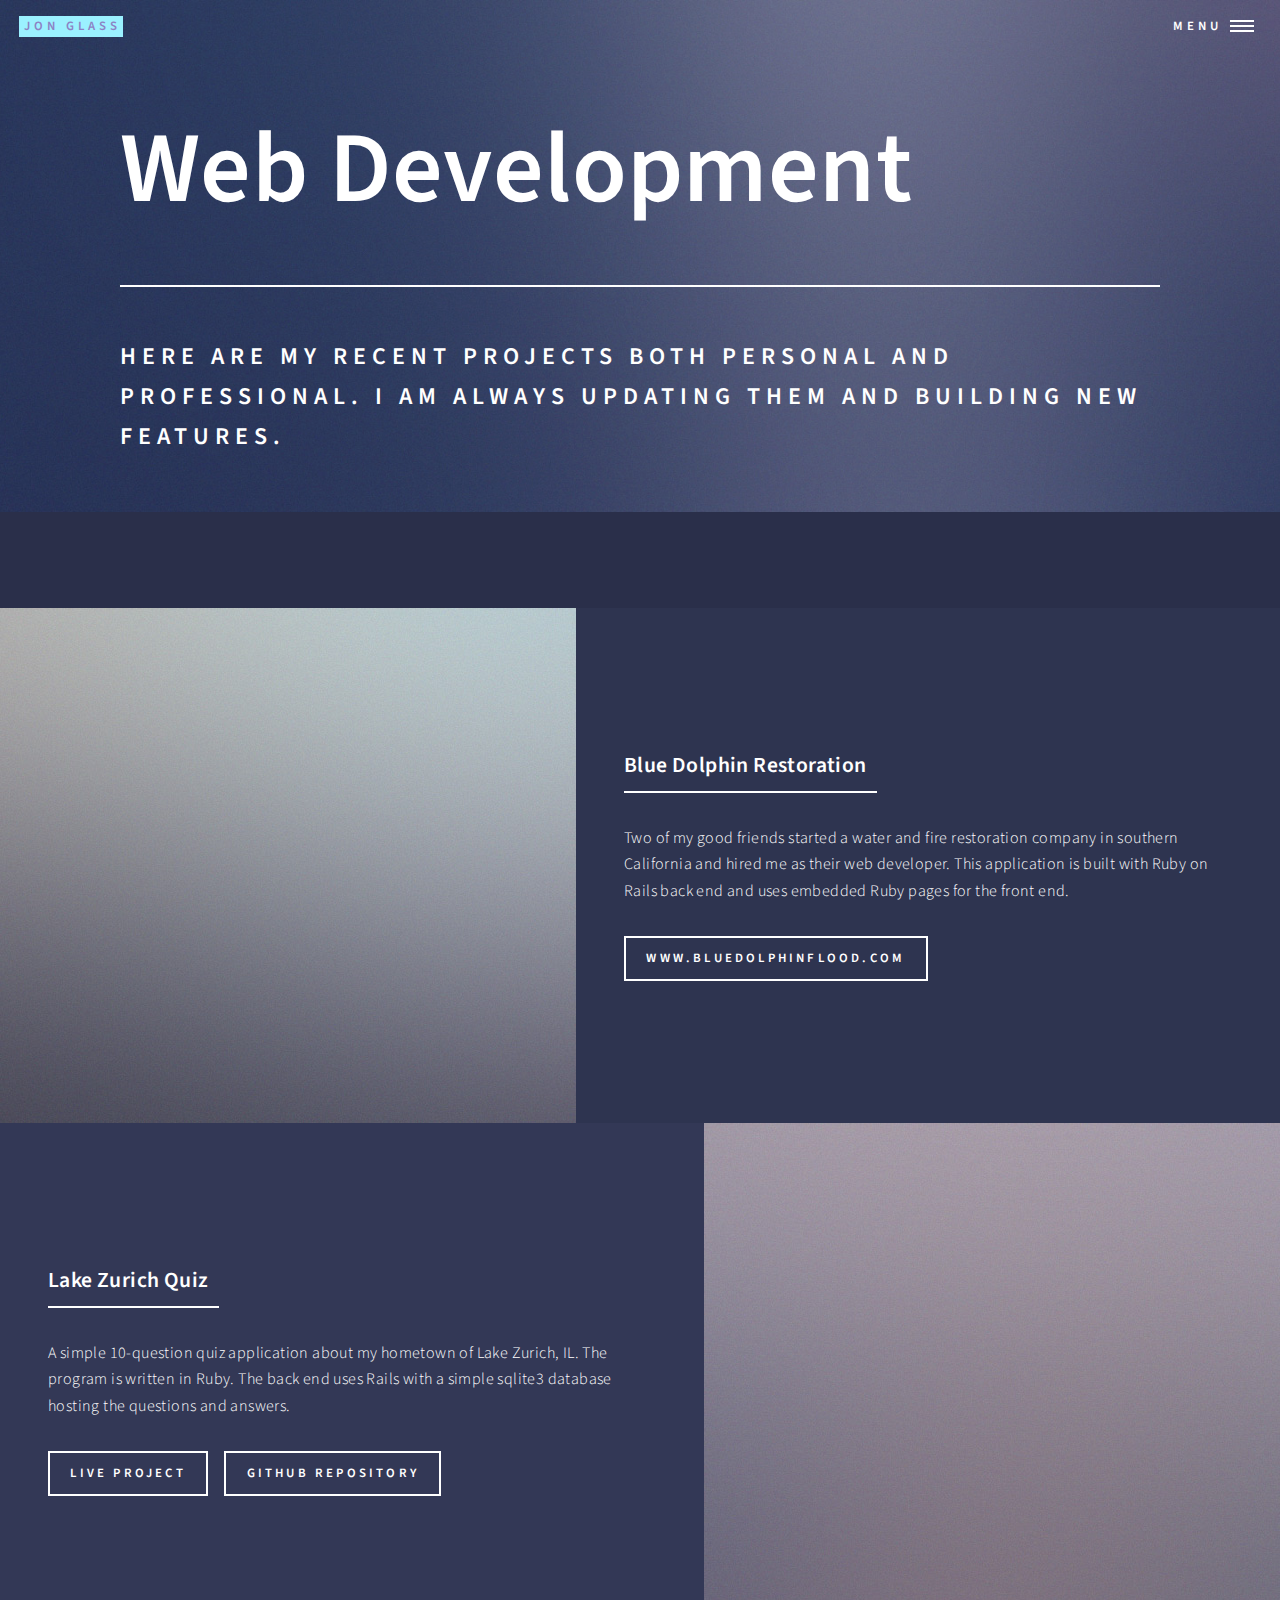
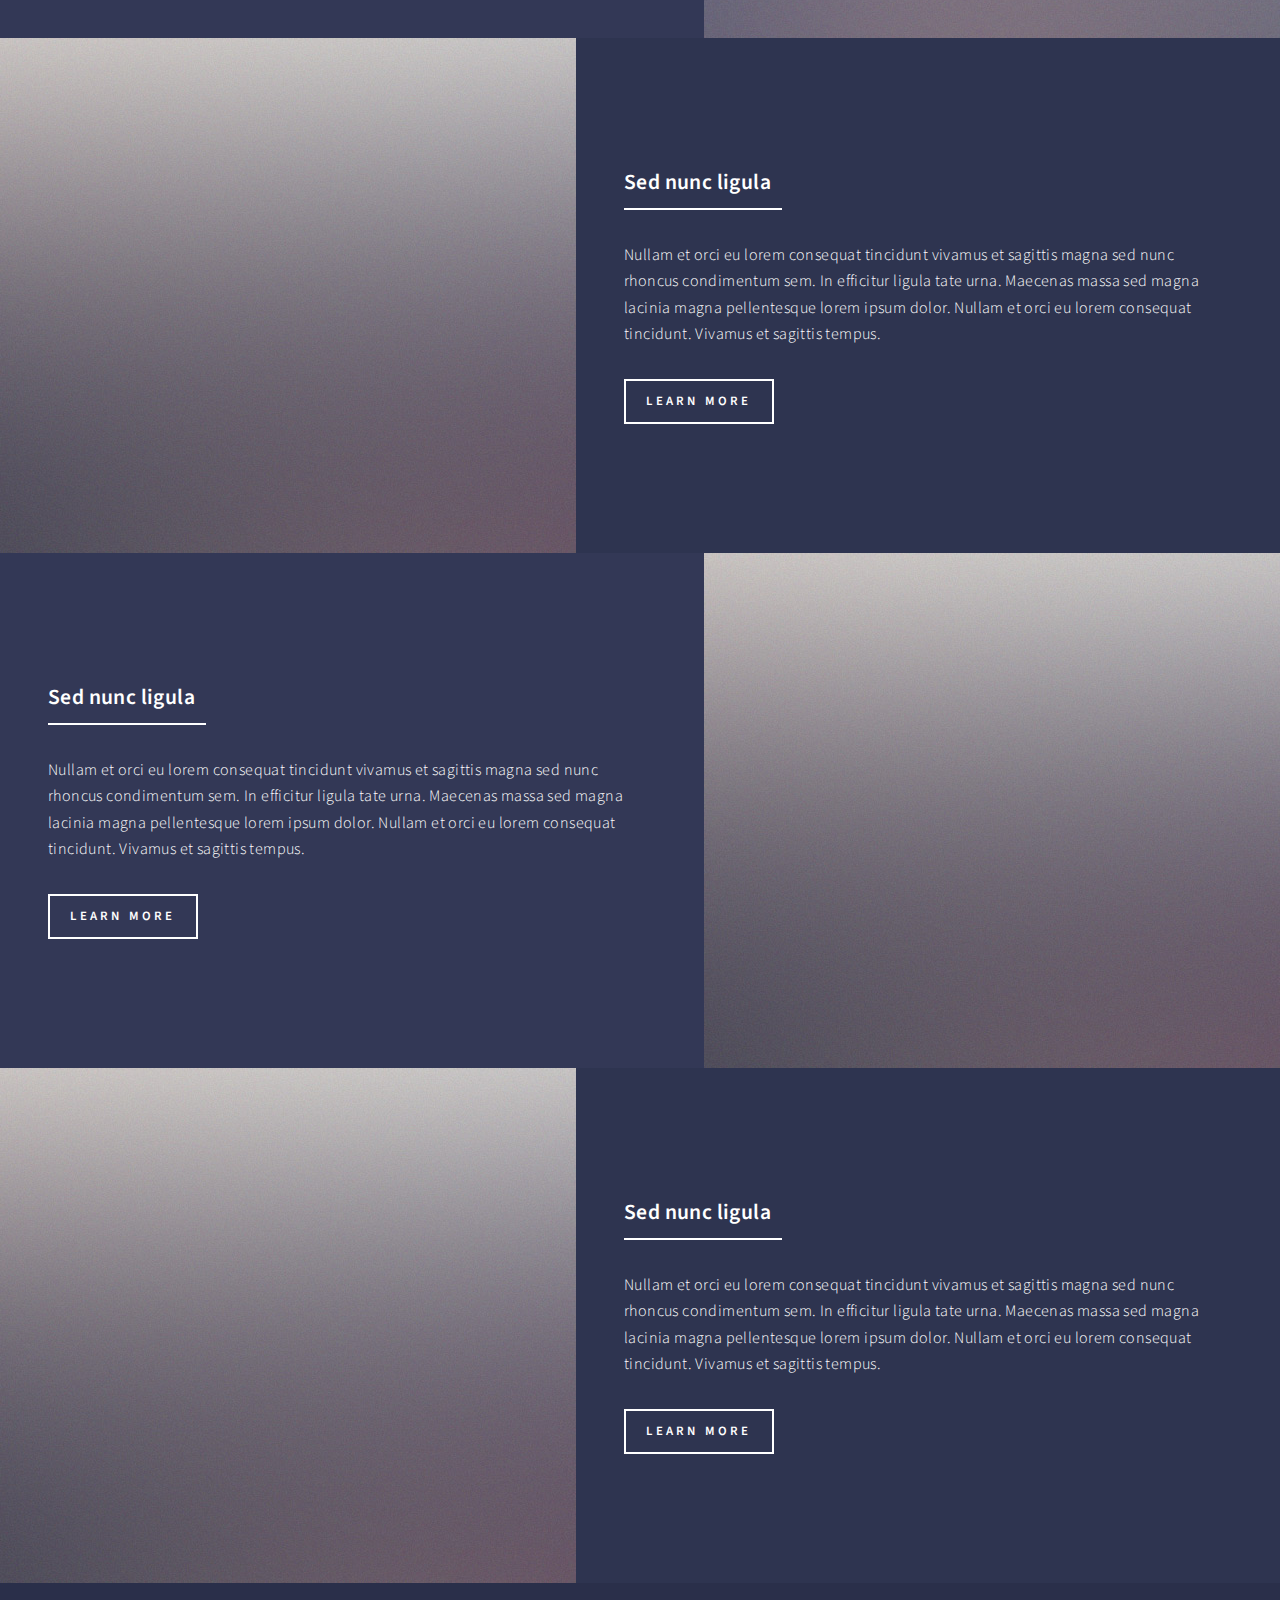
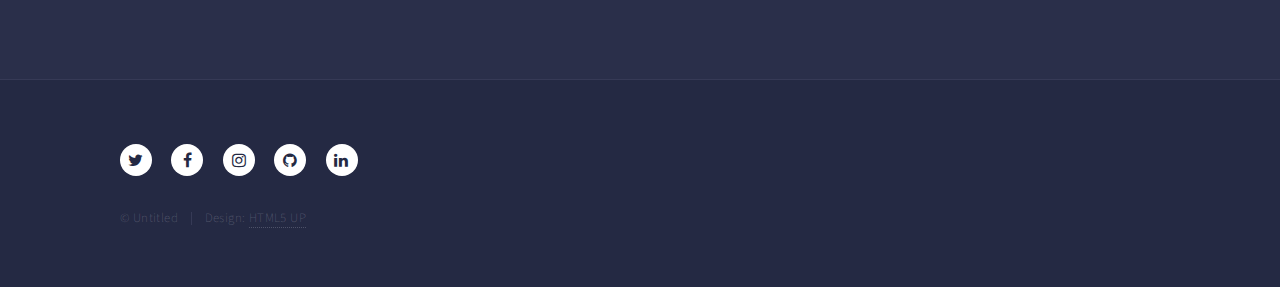
==== about_me.html @ d1e676fb "add main pages and images" ====
<!DOCTYPE HTML>

<html>
  <head>
    <title>www.jon-glass.com</title>
    <meta charset="utf-8" />
    <meta name="viewport" content="width=device-width, initial-scale=1, user-scalable=no" />
    <link rel="stylesheet" href="assets/css/main.css" />
    <noscript><link rel="stylesheet" href="assets/css/noscript.css" /></noscript>
  </head>
  <body class="is-preload">

    <!-- Wrapper -->
      <div id="wrapper">

          <header id="header" class="alt style2">
            <a href="index.html" class="logo"><strong>Jon Glass</strong></a>
            <nav>
              <a href="#menu">Menu</a>
            </nav>
          </header>

        <!-- Menu -->
          <nav id="menu">
            <ul class="links">
              <li><a href="index.html">Home</a></li>
              <li><a href="web_development.html">Web Development</a></li>
              <li><a href="photography.html">Photography</a></li>
              <li><a href="artwork.html">Artwork</a></li>
            </ul>
          </nav>

        <!-- Banner -->
        <!-- Note: The "styleN" class below should match that of the header element. -->
          <section id="banner" class="style2">
            <div class="inner">
              <span class="image">
                <img src="images/pic07.jpg" alt="" />
              </span>
              <header class="major">
                <h1>Web Development</h1>
              </header>
              <div class="content">
                <p>Here are my recent projects both personal and professional. I am always updating them and building new features.</p>
              </div>
            </div>
          </section>


          <div id="main">

            <!-- One -->
              <section id="one">
                <div class="inner">
                 <!--  <header class="major">
                    <h2>Sed amet aliquam</h2>
                  </header>
                  <p>Nullam et orci eu lorem consequat tincidunt vivamus et sagittis magna sed nunc rhoncus condimentum sem. In efficitur ligula tate urna. Maecenas massa vel lacinia pellentesque lorem ipsum dolor. Nullam et orci eu lorem consequat tincidunt. Vivamus et sagittis libero. Nullam et orci eu lorem consequat tincidunt vivamus et sagittis magna sed nunc rhoncus condimentum sem. In efficitur ligula tate urna.</p> -->
                </div>
              </section>

            <!-- Two -->
              <section id="two" class="spotlights">
                <section>
                  <a href="generic.html" class="image">
                    <img src="images/pic08.jpg" alt="" data-position="center center" />
                  </a>
                  <div class="content">
                    <div class="inner">
                      <header class="major">
                        <h3>Blue Dolphin Restoration</h3>
                      </header>
                      <p>Two of my good friends started a water and fire restoration company in southern California and hired me as their web developer. This application is built with Ruby on Rails back end and uses embedded Ruby pages for the front end.</p>
                      <ul class="actions">
                        <li><a href="generic.html" class="button">www.bluedolphinflood.com</a></li>
                      </ul>
                    </div>
                  </div>
                </section>

                <section>
                  <a href="generic.html" class="image">
                    <img src="images/pic09.jpg" alt="" data-position="top center" />
                  </a>
                  <div class="content">
                    <div class="inner">
                      <header class="major">
                        <h3>Lake Zurich Quiz</h3>
                      </header>
                      <p>A simple 10-question quiz application about my hometown of Lake Zurich, IL. The program is written in Ruby. The back end uses Rails with a simple sqlite3 database hosting the questions and answers. </p>
                      <ul class="actions">
                        <li><a href="generic.html" class="button">Live Project</a></li>
                         <li><a href="generic.html" class="button">GitHub Repository</a></li>
                      </ul>
                    </div>
                  </div>
                </section>

                <section>
                  <a href="generic.html" class="image">
                    <img src="images/pic10.jpg" alt="" data-position="25% 25%" />
                  </a>
                  <div class="content">
                    <div class="inner">
                      <header class="major">
                        <h3>Sed nunc ligula</h3>
                      </header>
                      <p>Nullam et orci eu lorem consequat tincidunt vivamus et sagittis magna sed nunc rhoncus condimentum sem. In efficitur ligula tate urna. Maecenas massa sed magna lacinia magna pellentesque lorem ipsum dolor. Nullam et orci eu lorem consequat tincidunt. Vivamus et sagittis tempus.</p>
                      <ul class="actions">
                        <li><a href="generic.html" class="button">Learn more</a></li>
                      </ul>
                    </div>
                  </div>
                </section>

                              <section>
                  <a href="generic.html" class="image">
                    <img src="images/pic10.jpg" alt="" data-position="25% 25%" />
                  </a>
                  <div class="content">
                    <div class="inner">
                      <header class="major">
                        <h3>Sed nunc ligula</h3>
                      </header>
                      <p>Nullam et orci eu lorem consequat tincidunt vivamus et sagittis magna sed nunc rhoncus condimentum sem. In efficitur ligula tate urna. Maecenas massa sed magna lacinia magna pellentesque lorem ipsum dolor. Nullam et orci eu lorem consequat tincidunt. Vivamus et sagittis tempus.</p>
                      <ul class="actions">
                        <li><a href="generic.html" class="button">Learn more</a></li>
                      </ul>
                    </div>
                  </div>
                </section>

              <section>
                  <a href="generic.html" class="image">
                    <img src="images/pic10.jpg" alt="" data-position="25% 25%" />
                  </a>
                  <div class="content">
                    <div class="inner">
                      <header class="major">
                        <h3>Sed nunc ligula</h3>
                      </header>
                      <p>Nullam et orci eu lorem consequat tincidunt vivamus et sagittis magna sed nunc rhoncus condimentum sem. In efficitur ligula tate urna. Maecenas massa sed magna lacinia magna pellentesque lorem ipsum dolor. Nullam et orci eu lorem consequat tincidunt. Vivamus et sagittis tempus.</p>
                      <ul class="actions">
                        <li><a href="generic.html" class="button">Learn more</a></li>
                      </ul>
                    </div>
                  </div>
                </section>
              </section>

            <!-- Three -->
              <section id="three">
                <div class="inner">
       <!--            <header class="major">
                    <h2>Massa libero</h2>
                  </header>
                  <p>Nullam et orci eu lorem consequat tincidunt vivamus et sagittis libero. Mauris aliquet magna magna sed nunc rhoncus pharetra. Pellentesque condimentum sem. In efficitur ligula tate urna. Maecenas laoreet massa vel lacinia pellentesque lorem ipsum dolor. Nullam et orci eu lorem consequat tincidunt. Vivamus et sagittis libero. Mauris aliquet magna magna sed nunc rhoncus amet pharetra et feugiat tempus.</p>
                  <ul class="actions">
                    <li><a href="generic.html" class="button next">Get Started</a></li>
                  </ul> -->
                </div>
              </section>

          </div>

            <!-- Two -->
    <!--          <section id="two" class="spotlights"> -->
<!--                <section>
                  <a href="generic.html" class="image">
                    <img src="images/pic08.jpg" alt="" data-position="center center" />
                  </a>
                  <div class="content">
                    <div class="inner">
                      <header class="major">
                        <h3>Lake Zurich Quiz</h3>
                      </header>
                      <p>A simple 10-question quiz application about my hometown of Lake Zurich, IL. The program is written in Ruby. The back end uses Rails with a simple sqlite3 database hosting the questions and answers. </p>
                                        <ul class="actions">
                        <li><a href="generic.html" class="button">Live Project</a></li>
                          <li><a href="generic.html" class="button">Github Repository</a></li>
                      </ul>
          
                    </div>
                  </div>
                </section>

          </div> -->




        <!-- Contact -->
          <section id="contact">
            <!-- <div class="inner">
              <section>
                <form method="post" action="#">
                  <div class="fields">
                    <div class="field half">
                      <label for="name">Name</label>
                      <input type="text" name="name" id="name" />
                    </div>
                    <div class="field half">
                      <label for="email">Email</label>
                      <input type="text" name="email" id="email" />
                    </div>
                    <div class="field">
                      <label for="message">Message</label>
                      <textarea name="message" id="message" rows="6"></textarea>
                    </div>
                  </div>
                  <ul class="actions">
                    <li><input type="submit" value="Send Message" class="primary" /></li>
                    <li><input type="reset" value="Clear" /></li>
                  </ul>
                </form>
              </section>
              <section class="split">
                <section>
                  <div class="contact-method">
                    <span class="icon alt fa-envelope"></span>
                    <h3>Email</h3>
                    <a href="#">information@untitled.tld</a>
                  </div>
                </section>
                <section>
                  <div class="contact-method">
                    <span class="icon alt fa-phone"></span>
                    <h3>Phone</h3>
                    <span>(000) 000-0000 x12387</span>
                  </div>
                </section>
                <section>
                  <div class="contact-method">
                    <span class="icon alt fa-home"></span>
                    <h3>Address</h3>
                    <span>1234 Somewhere Road #5432<br />
                    Nashville, TN 00000<br />
                    United States of America</span>
                  </div>
                </section>
              </section>
            </div> -->
          </section>

        <!-- Footer -->
          <footer id="footer">
            <div class="inner">
              <ul class="icons">
                <li><a href="#" class="icon alt fa-twitter"><span class="label">Twitter</span></a></li>
                <li><a href="#" class="icon alt fa-facebook"><span class="label">Facebook</span></a></li>
                <li><a href="#" class="icon alt fa-instagram"><span class="label">Instagram</span></a></li>
                <li><a href="#" class="icon alt fa-github"><span class="label">GitHub</span></a></li>
                <li><a href="#" class="icon alt fa-linkedin"><span class="label">LinkedIn</span></a></li>
              </ul>
              <ul class="copyright">
                <li>&copy; Untitled</li><li>Design: <a href="https://html5up.net">HTML5 UP</a></li>
              </ul>
            </div>
          </footer>

      </div>

    <!-- Scripts -->
      <script src="assets/js/jquery.min.js"></script>
      <script src="assets/js/jquery.scrolly.min.js"></script>
      <script src="assets/js/jquery.scrollex.min.js"></script>
      <script src="assets/js/browser.min.js"></script>
      <script src="assets/js/breakpoints.min.js"></script>
      <script src="assets/js/util.js"></script>
      <script src="assets/js/main.js"></script>

  </body>
</html>
---- assets/css/main.css ----
@import url(font-awesome.min.css);
@import url("https://fonts.googleapis.com/css?family=Source+Sans+Pro:300,300italic,600,600italic");

/*
	Forty by HTML5 UP
	html5up.net | @ajlkn
	Free for personal and commercial use under the CCA 3.0 license (html5up.net/license)
*/

html, body, div, span, applet, object,
iframe, h1, h2, h3, h4, h5, h6, p, blockquote,
pre, a, abbr, acronym, address, big, cite,
code, del, dfn, em, img, ins, kbd, q, s, samp,
small, strike, strong, sub, sup, tt, var, b,
u, i, center, dl, dt, dd, ol, ul, li, fieldset,
form, label, legend, table, caption, tbody,
tfoot, thead, tr, th, td, article, aside,
canvas, details, embed, figure, figcaption,
footer, header, hgroup, menu, nav, output, ruby,
section, summary, time, mark, audio, video {
	margin: 0;
	padding: 0;
	border: 0;
	font-size: 100%;
	font: inherit;
	vertical-align: baseline;}

article, aside, details, figcaption, figure,
footer, header, hgroup, menu, nav, section {
	display: block;}

body {
	line-height: 1;
}

ol, ul {
	list-style: none;
}

blockquote, q {
	quotes: none;
}

	blockquote:before, blockquote:after, q:before, q:after {
		content: '';
		content: none;
	}

table {
	border-collapse: collapse;
	border-spacing: 0;
}

body {
	-webkit-text-size-adjust: none;
}

mark {
	background-color: transparent;
	color: inherit;
}

input::-moz-focus-inner {
	border: 0;
	padding: 0;
}

input, select, textarea {
	-moz-appearance: none;
	-webkit-appearance: none;
	-ms-appearance: none;
	appearance: none;
}

/* Basic */

	@-ms-viewport {
		width: device-width;
	}

	body {
		-ms-overflow-style: scrollbar;
	}

	@media screen and (max-width: 480px) {

		html, body {
			min-width: 320px;
		}

	}

	html {
		box-sizing: border-box;
	}

	*, *:before, *:after {
		box-sizing: inherit;
	}

	body {
		background: #242943;
	}

		body.is-preload *, body.is-preload *:before, body.is-preload *:after {
			-moz-animation: none !important;
			-webkit-animation: none !important;
			-ms-animation: none !important;
			animation: none !important;
			-moz-transition: none !important;
			-webkit-transition: none !important;
			-ms-transition: none !important;
			transition: none !important;
		}

/* Type */

	body, input, select, textarea {
		color: #ffffff;
		font-family: "Source Sans Pro", Helvetica, sans-serif;
		font-size: 17pt;
		font-weight: 300;
		letter-spacing: 0.025em;
		line-height: 1.65;
	}

		@media screen and (max-width: 1680px) {

			body, input, select, textarea {
				font-size: 14pt;
			}

		}

		@media screen and (max-width: 1280px) {

			body, input, select, textarea {
				font-size: 12pt;
			}

		}

		@media screen and (max-width: 360px) {

			body, input, select, textarea {
				font-size: 11pt;
			}

		}

	a {
		-moz-transition: color 0.2s ease-in-out, border-bottom-color 0.2s ease-in-out;
		-webkit-transition: color 0.2s ease-in-out, border-bottom-color 0.2s ease-in-out;
		-ms-transition: color 0.2s ease-in-out, border-bottom-color 0.2s ease-in-out;
		transition: color 0.2s ease-in-out, border-bottom-color 0.2s ease-in-out;
		border-bottom: dotted 1px;
		color: inherit;
		text-decoration: none;
	}

		a:hover {
			border-bottom-color: transparent;
			color: #9bf1ff !important;
		}

		a:active {
			color: #53e3fb !important;
		}

	strong, b {
		color: #ffffff;
		font-weight: 600;
	}

	em, i {
		font-style: italic;
	}

	p {
		margin: 0 0 2em 0;
	}

	h1, h2, h3, h4, h5, h6 {
		color: #ffffff;
		font-weight: 600;
		line-height: 1.65;
		margin: 0 0 1em 0;
	}

		h1 a, h2 a, h3 a, h4 a, h5 a, h6 a {
			color: inherit;
			border-bottom: 0;
		}

	h1 {
		font-size: 2.5em;
	}

	h2 {
		font-size: 1.75em;
	}

	h3 {
		font-size: 1.35em;
	}

	h4 {
		font-size: 1.1em;
	}

	h5 {
		font-size: 0.9em;
	}

	h6 {
		font-size: 0.7em;
	}

	@media screen and (max-width: 736px) {

		h1 {
			font-size: 2em;
		}

		h2 {
			font-size: 1.5em;
		}

		h3 {
			font-size: 1.25em;
		}

	}

	sub {
		font-size: 0.8em;
		position: relative;
		top: 0.5em;
	}

	sup {
		font-size: 0.8em;
		position: relative;
		top: -0.5em;
	}

	blockquote {
		border-left: solid 4px rgba(212, 212, 255, 0.1);
		font-style: italic;
		margin: 0 0 2em 0;
		padding: 0.5em 0 0.5em 2em;
	}

	code {
		background: rgba(212, 212, 255, 0.035);
		font-family: "Courier New", monospace;
		font-size: 0.9em;
		margin: 0 0.25em;
		padding: 0.25em 0.65em;
	}

	pre {
		-webkit-overflow-scrolling: touch;
		font-family: "Courier New", monospace;
		font-size: 0.9em;
		margin: 0 0 2em 0;
	}

		pre code {
			display: block;
			line-height: 1.75;
			padding: 1em 1.5em;
			overflow-x: auto;
		}

	hr {
		border: 0;
		border-bottom: solid 1px rgba(212, 212, 255, 0.1);
		margin: 2em 0;
	}

		hr.major {
			margin: 3em 0;
		}

	.align-left {
		text-align: left;
	}

	.align-center {
		text-align: center;
	}

	.align-right {
		text-align: right;
	}

/* Row */

	.row {
		display: flex;
		flex-wrap: wrap;
		box-sizing: border-box;
		align-items: stretch;
	}

		.row > * {
			box-sizing: border-box;
		}

		.row.gtr-uniform > * > :last-child {
			margin-bottom: 0;
		}

		.row.aln-left {
			justify-content: flex-start;
		}

		.row.aln-center {
			justify-content: center;
		}

		.row.aln-right {
			justify-content: flex-end;
		}

		.row.aln-top {
			align-items: flex-start;
		}

		.row.aln-middle {
			align-items: center;
		}

		.row.aln-bottom {
			align-items: flex-end;
		}

		.row > .imp {
			order: -1;
		}

		.row > .col-1 {
			width: 8.3333333333%;
		}

		.row > .off-1 {
			margin-left: 8.3333333333%;
		}

		.row > .col-2 {
			width: 16.6666666667%;
		}

		.row > .off-2 {
			margin-left: 16.6666666667%;
		}

		.row > .col-3 {
			width: 25%;
		}

		.row > .off-3 {
			margin-left: 25%;
		}

		.row > .col-4 {
			width: 33.3333333333%;
		}

		.row > .off-4 {
			margin-left: 33.3333333333%;
		}

		.row > .col-5 {
			width: 41.6666666667%;
		}

		.row > .off-5 {
			margin-left: 41.6666666667%;
		}

		.row > .col-6 {
			width: 50%;
		}

		.row > .off-6 {
			margin-left: 50%;
		}

		.row > .col-7 {
			width: 58.3333333333%;
		}

		.row > .off-7 {
			margin-left: 58.3333333333%;
		}

		.row > .col-8 {
			width: 66.6666666667%;
		}

		.row > .off-8 {
			margin-left: 66.6666666667%;
		}

		.row > .col-9 {
			width: 75%;
		}

		.row > .off-9 {
			margin-left: 75%;
		}

		.row > .col-10 {
			width: 83.3333333333%;
		}

		.row > .off-10 {
			margin-left: 83.3333333333%;
		}

		.row > .col-11 {
			width: 91.6666666667%;
		}

		.row > .off-11 {
			margin-left: 91.6666666667%;
		}

		.row > .col-12 {
			width: 100%;
		}

		.row > .off-12 {
			margin-left: 100%;
		}

		.row.gtr-0 {
			margin-top: 0;
			margin-left: 0em;
		}

			.row.gtr-0 > * {
				padding: 0 0 0 0em;
			}

			.row.gtr-0.gtr-uniform {
				margin-top: 0em;
			}

				.row.gtr-0.gtr-uniform > * {
					padding-top: 0em;
				}

		.row.gtr-25 {
			margin-top: 0;
			margin-left: -0.5em;
		}

			.row.gtr-25 > * {
				padding: 0 0 0 0.5em;
			}

			.row.gtr-25.gtr-uniform {
				margin-top: -0.5em;
			}

				.row.gtr-25.gtr-uniform > * {
					padding-top: 0.5em;
				}

		.row.gtr-50 {
			margin-top: 0;
			margin-left: -1em;
		}

			.row.gtr-50 > * {
				padding: 0 0 0 1em;
			}

			.row.gtr-50.gtr-uniform {
				margin-top: -1em;
			}

				.row.gtr-50.gtr-uniform > * {
					padding-top: 1em;
				}

		.row {
			margin-top: 0;
			margin-left: -2em;
		}

			.row > * {
				padding: 0 0 0 2em;
			}

			.row.gtr-uniform {
				margin-top: -2em;
			}

				.row.gtr-uniform > * {
					padding-top: 2em;
				}

		.row.gtr-150 {
			margin-top: 0;
			margin-left: -3em;
		}

			.row.gtr-150 > * {
				padding: 0 0 0 3em;
			}

			.row.gtr-150.gtr-uniform {
				margin-top: -3em;
			}

				.row.gtr-150.gtr-uniform > * {
					padding-top: 3em;
				}

		.row.gtr-200 {
			margin-top: 0;
			margin-left: -4em;
		}

			.row.gtr-200 > * {
				padding: 0 0 0 4em;
			}

			.row.gtr-200.gtr-uniform {
				margin-top: -4em;
			}

				.row.gtr-200.gtr-uniform > * {
					padding-top: 4em;
				}

		@media screen and (max-width: 1680px) {

			.row {
				display: flex;
				flex-wrap: wrap;
				box-sizing: border-box;
				align-items: stretch;
			}

				.row > * {
					box-sizing: border-box;
				}

				.row.gtr-uniform > * > :last-child {
					margin-bottom: 0;
				}

				.row.aln-left {
					justify-content: flex-start;
				}

				.row.aln-center {
					justify-content: center;
				}

				.row.aln-right {
					justify-content: flex-end;
				}

				.row.aln-top {
					align-items: flex-start;
				}

				.row.aln-middle {
					align-items: center;
				}

				.row.aln-bottom {
					align-items: flex-end;
				}

				.row > .imp-xlarge {
					order: -1;
				}

				.row > .col-1-xlarge {
					width: 8.3333333333%;
				}

				.row > .off-1-xlarge {
					margin-left: 8.3333333333%;
				}

				.row > .col-2-xlarge {
					width: 16.6666666667%;
				}

				.row > .off-2-xlarge {
					margin-left: 16.6666666667%;
				}

				.row > .col-3-xlarge {
					width: 25%;
				}

				.row > .off-3-xlarge {
					margin-left: 25%;
				}

				.row > .col-4-xlarge {
					width: 33.3333333333%;
				}

				.row > .off-4-xlarge {
					margin-left: 33.3333333333%;
				}

				.row > .col-5-xlarge {
					width: 41.6666666667%;
				}

				.row > .off-5-xlarge {
					margin-left: 41.6666666667%;
				}

				.row > .col-6-xlarge {
					width: 50%;
				}

				.row > .off-6-xlarge {
					margin-left: 50%;
				}

				.row > .col-7-xlarge {
					width: 58.3333333333%;
				}

				.row > .off-7-xlarge {
					margin-left: 58.3333333333%;
				}

				.row > .col-8-xlarge {
					width: 66.6666666667%;
				}

				.row > .off-8-xlarge {
					margin-left: 66.6666666667%;
				}

				.row > .col-9-xlarge {
					width: 75%;
				}

				.row > .off-9-xlarge {
					margin-left: 75%;
				}

				.row > .col-10-xlarge {
					width: 83.3333333333%;
				}

				.row > .off-10-xlarge {
					margin-left: 83.3333333333%;
				}

				.row > .col-11-xlarge {
					width: 91.6666666667%;
				}

				.row > .off-11-xlarge {
					margin-left: 91.6666666667%;
				}

				.row > .col-12-xlarge {
					width: 100%;
				}

				.row > .off-12-xlarge {
					margin-left: 100%;
				}

				.row.gtr-0 {
					margin-top: 0;
					margin-left: 0em;
				}

					.row.gtr-0 > * {
						padding: 0 0 0 0em;
					}

					.row.gtr-0.gtr-uniform {
						margin-top: 0em;
					}

						.row.gtr-0.gtr-uniform > * {
							padding-top: 0em;
						}

				.row.gtr-25 {
					margin-top: 0;
					margin-left: -0.5em;
				}

					.row.gtr-25 > * {
						padding: 0 0 0 0.5em;
					}

					.row.gtr-25.gtr-uniform {
						margin-top: -0.5em;
					}

						.row.gtr-25.gtr-uniform > * {
							padding-top: 0.5em;
						}

				.row.gtr-50 {
					margin-top: 0;
					margin-left: -1em;
				}

					.row.gtr-50 > * {
						padding: 0 0 0 1em;
					}

					.row.gtr-50.gtr-uniform {
						margin-top: -1em;
					}

						.row.gtr-50.gtr-uniform > * {
							padding-top: 1em;
						}

				.row {
					margin-top: 0;
					margin-left: -2em;
				}

					.row > * {
						padding: 0 0 0 2em;
					}

					.row.gtr-uniform {
						margin-top: -2em;
					}

						.row.gtr-uniform > * {
							padding-top: 2em;
						}

				.row.gtr-150 {
					margin-top: 0;
					margin-left: -3em;
				}

					.row.gtr-150 > * {
						padding: 0 0 0 3em;
					}

					.row.gtr-150.gtr-uniform {
						margin-top: -3em;
					}

						.row.gtr-150.gtr-uniform > * {
							padding-top: 3em;
						}

				.row.gtr-200 {
					margin-top: 0;
					margin-left: -4em;
				}

					.row.gtr-200 > * {
						padding: 0 0 0 4em;
					}

					.row.gtr-200.gtr-uniform {
						margin-top: -4em;
					}

						.row.gtr-200.gtr-uniform > * {
							padding-top: 4em;
						}

		}

		@media screen and (max-width: 1280px) {

			.row {
				display: flex;
				flex-wrap: wrap;
				box-sizing: border-box;
				align-items: stretch;
			}

				.row > * {
					box-sizing: border-box;
				}

				.row.gtr-uniform > * > :last-child {
					margin-bottom: 0;
				}

				.row.aln-left {
					justify-content: flex-start;
				}

				.row.aln-center {
					justify-content: center;
				}

				.row.aln-right {
					justify-content: flex-end;
				}

				.row.aln-top {
					align-items: flex-start;
				}

				.row.aln-middle {
					align-items: center;
				}

				.row.aln-bottom {
					align-items: flex-end;
				}

				.row > .imp-large {
					order: -1;
				}

				.row > .col-1-large {
					width: 8.3333333333%;
				}

				.row > .off-1-large {
					margin-left: 8.3333333333%;
				}

				.row > .col-2-large {
					width: 16.6666666667%;
				}

				.row > .off-2-large {
					margin-left: 16.6666666667%;
				}

				.row > .col-3-large {
					width: 25%;
				}

				.row > .off-3-large {
					margin-left: 25%;
				}

				.row > .col-4-large {
					width: 33.3333333333%;
				}

				.row > .off-4-large {
					margin-left: 33.3333333333%;
				}

				.row > .col-5-large {
					width: 41.6666666667%;
				}

				.row > .off-5-large {
					margin-left: 41.6666666667%;
				}

				.row > .col-6-large {
					width: 50%;
				}

				.row > .off-6-large {
					margin-left: 50%;
				}

				.row > .col-7-large {
					width: 58.3333333333%;
				}

				.row > .off-7-large {
					margin-left: 58.3333333333%;
				}

				.row > .col-8-large {
					width: 66.6666666667%;
				}

				.row > .off-8-large {
					margin-left: 66.6666666667%;
				}

				.row > .col-9-large {
					width: 75%;
				}

				.row > .off-9-large {
					margin-left: 75%;
				}

				.row > .col-10-large {
					width: 83.3333333333%;
				}

				.row > .off-10-large {
					margin-left: 83.3333333333%;
				}

				.row > .col-11-large {
					width: 91.6666666667%;
				}

				.row > .off-11-large {
					margin-left: 91.6666666667%;
				}

				.row > .col-12-large {
					width: 100%;
				}

				.row > .off-12-large {
					margin-left: 100%;
				}

				.row.gtr-0 {
					margin-top: 0;
					margin-left: 0em;
				}

					.row.gtr-0 > * {
						padding: 0 0 0 0em;
					}

					.row.gtr-0.gtr-uniform {
						margin-top: 0em;
					}

						.row.gtr-0.gtr-uniform > * {
							padding-top: 0em;
						}

				.row.gtr-25 {
					margin-top: 0;
					margin-left: -0.375em;
				}

					.row.gtr-25 > * {
						padding: 0 0 0 0.375em;
					}

					.row.gtr-25.gtr-uniform {
						margin-top: -0.375em;
					}

						.row.gtr-25.gtr-uniform > * {
							padding-top: 0.375em;
						}

				.row.gtr-50 {
					margin-top: 0;
					margin-left: -0.75em;
				}

					.row.gtr-50 > * {
						padding: 0 0 0 0.75em;
					}

					.row.gtr-50.gtr-uniform {
						margin-top: -0.75em;
					}

						.row.gtr-50.gtr-uniform > * {
							padding-top: 0.75em;
						}

				.row {
					margin-top: 0;
					margin-left: -1.5em;
				}

					.row > * {
						padding: 0 0 0 1.5em;
					}

					.row.gtr-uniform {
						margin-top: -1.5em;
					}

						.row.gtr-uniform > * {
							padding-top: 1.5em;
						}

				.row.gtr-150 {
					margin-top: 0;
					margin-left: -2.25em;
				}

					.row.gtr-150 > * {
						padding: 0 0 0 2.25em;
					}

					.row.gtr-150.gtr-uniform {
						margin-top: -2.25em;
					}

						.row.gtr-150.gtr-uniform > * {
							padding-top: 2.25em;
						}

				.row.gtr-200 {
					margin-top: 0;
					margin-left: -3em;
				}

					.row.gtr-200 > * {
						padding: 0 0 0 3em;
					}

					.row.gtr-200.gtr-uniform {
						margin-top: -3em;
					}

						.row.gtr-200.gtr-uniform > * {
							padding-top: 3em;
						}

		}

		@media screen and (max-width: 980px) {

			.row {
				display: flex;
				flex-wrap: wrap;
				box-sizing: border-box;
				align-items: stretch;
			}

				.row > * {
					box-sizing: border-box;
				}

				.row.gtr-uniform > * > :last-child {
					margin-bottom: 0;
				}

				.row.aln-left {
					justify-content: flex-start;
				}

				.row.aln-center {
					justify-content: center;
				}

				.row.aln-right {
					justify-content: flex-end;
				}

				.row.aln-top {
					align-items: flex-start;
				}

				.row.aln-middle {
					align-items: center;
				}

				.row.aln-bottom {
					align-items: flex-end;
				}

				.row > .imp-medium {
					order: -1;
				}

				.row > .col-1-medium {
					width: 8.3333333333%;
				}

				.row > .off-1-medium {
					margin-left: 8.3333333333%;
				}

				.row > .col-2-medium {
					width: 16.6666666667%;
				}

				.row > .off-2-medium {
					margin-left: 16.6666666667%;
				}

				.row > .col-3-medium {
					width: 25%;
				}

				.row > .off-3-medium {
					margin-left: 25%;
				}

				.row > .col-4-medium {
					width: 33.3333333333%;
				}

				.row > .off-4-medium {
					margin-left: 33.3333333333%;
				}

				.row > .col-5-medium {
					width: 41.6666666667%;
				}

				.row > .off-5-medium {
					margin-left: 41.6666666667%;
				}

				.row > .col-6-medium {
					width: 50%;
				}

				.row > .off-6-medium {
					margin-left: 50%;
				}

				.row > .col-7-medium {
					width: 58.3333333333%;
				}

				.row > .off-7-medium {
					margin-left: 58.3333333333%;
				}

				.row > .col-8-medium {
					width: 66.6666666667%;
				}

				.row > .off-8-medium {
					margin-left: 66.6666666667%;
				}

				.row > .col-9-medium {
					width: 75%;
				}

				.row > .off-9-medium {
					margin-left: 75%;
				}

				.row > .col-10-medium {
					width: 83.3333333333%;
				}

				.row > .off-10-medium {
					margin-left: 83.3333333333%;
				}

				.row > .col-11-medium {
					width: 91.6666666667%;
				}

				.row > .off-11-medium {
					margin-left: 91.6666666667%;
				}

				.row > .col-12-medium {
					width: 100%;
				}

				.row > .off-12-medium {
					margin-left: 100%;
				}

				.row.gtr-0 {
					margin-top: 0;
					margin-left: 0em;
				}

					.row.gtr-0 > * {
						padding: 0 0 0 0em;
					}

					.row.gtr-0.gtr-uniform {
						margin-top: 0em;
					}

						.row.gtr-0.gtr-uniform > * {
							padding-top: 0em;
						}

				.row.gtr-25 {
					margin-top: 0;
					margin-left: -0.375em;
				}

					.row.gtr-25 > * {
						padding: 0 0 0 0.375em;
					}

					.row.gtr-25.gtr-uniform {
						margin-top: -0.375em;
					}

						.row.gtr-25.gtr-uniform > * {
							padding-top: 0.375em;
						}

				.row.gtr-50 {
					margin-top: 0;
					margin-left: -0.75em;
				}

					.row.gtr-50 > * {
						padding: 0 0 0 0.75em;
					}

					.row.gtr-50.gtr-uniform {
						margin-top: -0.75em;
					}

						.row.gtr-50.gtr-uniform > * {
							padding-top: 0.75em;
						}

				.row {
					margin-top: 0;
					margin-left: -1.5em;
				}

					.row > * {
						padding: 0 0 0 1.5em;
					}

					.row.gtr-uniform {
						margin-top: -1.5em;
					}

						.row.gtr-uniform > * {
							padding-top: 1.5em;
						}

				.row.gtr-150 {
					margin-top: 0;
					margin-left: -2.25em;
				}

					.row.gtr-150 > * {
						padding: 0 0 0 2.25em;
					}

					.row.gtr-150.gtr-uniform {
						margin-top: -2.25em;
					}

						.row.gtr-150.gtr-uniform > * {
							padding-top: 2.25em;
						}

				.row.gtr-200 {
					margin-top: 0;
					margin-left: -3em;
				}

					.row.gtr-200 > * {
						padding: 0 0 0 3em;
					}

					.row.gtr-200.gtr-uniform {
						margin-top: -3em;
					}

						.row.gtr-200.gtr-uniform > * {
							padding-top: 3em;
						}

		}

		@media screen and (max-width: 736px) {

			.row {
				display: flex;
				flex-wrap: wrap;
				box-sizing: border-box;
				align-items: stretch;
			}

				.row > * {
					box-sizing: border-box;
				}

				.row.gtr-uniform > * > :last-child {
					margin-bottom: 0;
				}

				.row.aln-left {
					justify-content: flex-start;
				}

				.row.aln-center {
					justify-content: center;
				}

				.row.aln-right {
					justify-content: flex-end;
				}

				.row.aln-top {
					align-items: flex-start;
				}

				.row.aln-middle {
					align-items: center;
				}

				.row.aln-bottom {
					align-items: flex-end;
				}

				.row > .imp-small {
					order: -1;
				}

				.row > .col-1-small {
					width: 8.3333333333%;
				}

				.row > .off-1-small {
					margin-left: 8.3333333333%;
				}

				.row > .col-2-small {
					width: 16.6666666667%;
				}

				.row > .off-2-small {
					margin-left: 16.6666666667%;
				}

				.row > .col-3-small {
					width: 25%;
				}

				.row > .off-3-small {
					margin-left: 25%;
				}

				.row > .col-4-small {
					width: 33.3333333333%;
				}

				.row > .off-4-small {
					margin-left: 33.3333333333%;
				}

				.row > .col-5-small {
					width: 41.6666666667%;
				}

				.row > .off-5-small {
					margin-left: 41.6666666667%;
				}

				.row > .col-6-small {
					width: 50%;
				}

				.row > .off-6-small {
					margin-left: 50%;
				}

				.row > .col-7-small {
					width: 58.3333333333%;
				}

				.row > .off-7-small {
					margin-left: 58.3333333333%;
				}

				.row > .col-8-small {
					width: 66.6666666667%;
				}

				.row > .off-8-small {
					margin-left: 66.6666666667%;
				}

				.row > .col-9-small {
					width: 75%;
				}

				.row > .off-9-small {
					margin-left: 75%;
				}

				.row > .col-10-small {
					width: 83.3333333333%;
				}

				.row > .off-10-small {
					margin-left: 83.3333333333%;
				}

				.row > .col-11-small {
					width: 91.6666666667%;
				}

				.row > .off-11-small {
					margin-left: 91.6666666667%;
				}

				.row > .col-12-small {
					width: 100%;
				}

				.row > .off-12-small {
					margin-left: 100%;
				}

				.row.gtr-0 {
					margin-top: 0;
					margin-left: 0em;
				}

					.row.gtr-0 > * {
						padding: 0 0 0 0em;
					}

					.row.gtr-0.gtr-uniform {
						margin-top: 0em;
					}

						.row.gtr-0.gtr-uniform > * {
							padding-top: 0em;
						}

				.row.gtr-25 {
					margin-top: 0;
					margin-left: -0.3125em;
				}

					.row.gtr-25 > * {
						padding: 0 0 0 0.3125em;
					}

					.row.gtr-25.gtr-uniform {
						margin-top: -0.3125em;
					}

						.row.gtr-25.gtr-uniform > * {
							padding-top: 0.3125em;
						}

				.row.gtr-50 {
					margin-top: 0;
					margin-left: -0.625em;
				}

					.row.gtr-50 > * {
						padding: 0 0 0 0.625em;
					}

					.row.gtr-50.gtr-uniform {
						margin-top: -0.625em;
					}

						.row.gtr-50.gtr-uniform > * {
							padding-top: 0.625em;
						}

				.row {
					margin-top: 0;
					margin-left: -1.25em;
				}

					.row > * {
						padding: 0 0 0 1.25em;
					}

					.row.gtr-uniform {
						margin-top: -1.25em;
					}

						.row.gtr-uniform > * {
							padding-top: 1.25em;
						}

				.row.gtr-150 {
					margin-top: 0;
					margin-left: -1.875em;
				}

					.row.gtr-150 > * {
						padding: 0 0 0 1.875em;
					}

					.row.gtr-150.gtr-uniform {
						margin-top: -1.875em;
					}

						.row.gtr-150.gtr-uniform > * {
							padding-top: 1.875em;
						}

				.row.gtr-200 {
					margin-top: 0;
					margin-left: -2.5em;
				}

					.row.gtr-200 > * {
						padding: 0 0 0 2.5em;
					}

					.row.gtr-200.gtr-uniform {
						margin-top: -2.5em;
					}

						.row.gtr-200.gtr-uniform > * {
							padding-top: 2.5em;
						}

		}

		@media screen and (max-width: 480px) {

			.row {
				display: flex;
				flex-wrap: wrap;
				box-sizing: border-box;
				align-items: stretch;
			}

				.row > * {
					box-sizing: border-box;
				}

				.row.gtr-uniform > * > :last-child {
					margin-bottom: 0;
				}

				.row.aln-left {
					justify-content: flex-start;
				}

				.row.aln-center {
					justify-content: center;
				}

				.row.aln-right {
					justify-content: flex-end;
				}

				.row.aln-top {
					align-items: flex-start;
				}

				.row.aln-middle {
					align-items: center;
				}

				.row.aln-bottom {
					align-items: flex-end;
				}

				.row > .imp-xsmall {
					order: -1;
				}

				.row > .col-1-xsmall {
					width: 8.3333333333%;
				}

				.row > .off-1-xsmall {
					margin-left: 8.3333333333%;
				}

				.row > .col-2-xsmall {
					width: 16.6666666667%;
				}

				.row > .off-2-xsmall {
					margin-left: 16.6666666667%;
				}

				.row > .col-3-xsmall {
					width: 25%;
				}

				.row > .off-3-xsmall {
					margin-left: 25%;
				}

				.row > .col-4-xsmall {
					width: 33.3333333333%;
				}

				.row > .off-4-xsmall {
					margin-left: 33.3333333333%;
				}

				.row > .col-5-xsmall {
					width: 41.6666666667%;
				}

				.row > .off-5-xsmall {
					margin-left: 41.6666666667%;
				}

				.row > .col-6-xsmall {
					width: 50%;
				}

				.row > .off-6-xsmall {
					margin-left: 50%;
				}

				.row > .col-7-xsmall {
					width: 58.3333333333%;
				}

				.row > .off-7-xsmall {
					margin-left: 58.3333333333%;
				}

				.row > .col-8-xsmall {
					width: 66.6666666667%;
				}

				.row > .off-8-xsmall {
					margin-left: 66.6666666667%;
				}

				.row > .col-9-xsmall {
					width: 75%;
				}

				.row > .off-9-xsmall {
					margin-left: 75%;
				}

				.row > .col-10-xsmall {
					width: 83.3333333333%;
				}

				.row > .off-10-xsmall {
					margin-left: 83.3333333333%;
				}

				.row > .col-11-xsmall {
					width: 91.6666666667%;
				}

				.row > .off-11-xsmall {
					margin-left: 91.6666666667%;
				}

				.row > .col-12-xsmall {
					width: 100%;
				}

				.row > .off-12-xsmall {
					margin-left: 100%;
				}

				.row.gtr-0 {
					margin-top: 0;
					margin-left: 0em;
				}

					.row.gtr-0 > * {
						padding: 0 0 0 0em;
					}

					.row.gtr-0.gtr-uniform {
						margin-top: 0em;
					}

						.row.gtr-0.gtr-uniform > * {
							padding-top: 0em;
						}

				.row.gtr-25 {
					margin-top: 0;
					margin-left: -0.3125em;
				}

					.row.gtr-25 > * {
						padding: 0 0 0 0.3125em;
					}

					.row.gtr-25.gtr-uniform {
						margin-top: -0.3125em;
					}

						.row.gtr-25.gtr-uniform > * {
							padding-top: 0.3125em;
						}

				.row.gtr-50 {
					margin-top: 0;
					margin-left: -0.625em;
				}

					.row.gtr-50 > * {
						padding: 0 0 0 0.625em;
					}

					.row.gtr-50.gtr-uniform {
						margin-top: -0.625em;
					}

						.row.gtr-50.gtr-uniform > * {
							padding-top: 0.625em;
						}

				.row {
					margin-top: 0;
					margin-left: -1.25em;
				}

					.row > * {
						padding: 0 0 0 1.25em;
					}

					.row.gtr-uniform {
						margin-top: -1.25em;
					}

						.row.gtr-uniform > * {
							padding-top: 1.25em;
						}

				.row.gtr-150 {
					margin-top: 0;
					margin-left: -1.875em;
				}

					.row.gtr-150 > * {
						padding: 0 0 0 1.875em;
					}

					.row.gtr-150.gtr-uniform {
						margin-top: -1.875em;
					}

						.row.gtr-150.gtr-uniform > * {
							padding-top: 1.875em;
						}

				.row.gtr-200 {
					margin-top: 0;
					margin-left: -2.5em;
				}

					.row.gtr-200 > * {
						padding: 0 0 0 2.5em;
					}

					.row.gtr-200.gtr-uniform {
						margin-top: -2.5em;
					}

						.row.gtr-200.gtr-uniform > * {
							padding-top: 2.5em;
						}

		}

/* Section/Article */

	section.special, article.special {
		text-align: center;
	}

	header.major {
		width: -moz-max-content;
		width: -webkit-max-content;
		width: -ms-max-content;
		width: max-content;
		margin-bottom: 2em;
	}

		header.major > :first-child {
			margin-bottom: 0;
			width: calc(100% + 0.5em);
		}

			header.major > :first-child:after {
				content: '';
				background-color: #ffffff;
				display: block;
				height: 2px;
				margin: 0.325em 0 0.5em 0;
				width: 100%;
			}

		header.major > p {
			font-size: 0.7em;
			font-weight: 600;
			letter-spacing: 0.25em;
			margin-bottom: 0;
			text-transform: uppercase;
		}

		body.is-ie header.major > :first-child:after {
			max-width: 9em;
		}

		body.is-ie header.major > h1:after {
			max-width: 100% !important;
		}

	@media screen and (max-width: 736px) {

		header.major > p br {
			display: none;
		}

	}

/* Form */

	form {
		margin: 0 0 2em 0;
	}

		form > :last-child {
			margin-bottom: 0;
		}

		form > .fields {
			display: -moz-flex;
			display: -webkit-flex;
			display: -ms-flex;
			display: flex;
			-moz-flex-wrap: wrap;
			-webkit-flex-wrap: wrap;
			-ms-flex-wrap: wrap;
			flex-wrap: wrap;
			width: calc(100% + 3em);
			margin: -1.5em 0 2em -1.5em;
		}

			form > .fields > .field {
				-moz-flex-grow: 0;
				-webkit-flex-grow: 0;
				-ms-flex-grow: 0;
				flex-grow: 0;
				-moz-flex-shrink: 0;
				-webkit-flex-shrink: 0;
				-ms-flex-shrink: 0;
				flex-shrink: 0;
				padding: 1.5em 0 0 1.5em;
				width: calc(100% - 1.5em);
			}

				form > .fields > .field.half {
					width: calc(50% - 0.75em);
				}

				form > .fields > .field.third {
					width: calc(100%/3 - 0.5em);
				}

				form > .fields > .field.quarter {
					width: calc(25% - 0.375em);
				}

		@media screen and (max-width: 480px) {

			form > .fields {
				width: calc(100% + 3em);
				margin: -1.5em 0 2em -1.5em;
			}

				form > .fields > .field {
					padding: 1.5em 0 0 1.5em;
					width: calc(100% - 1.5em);
				}

					form > .fields > .field.half {
						width: calc(100% - 1.5em);
					}

					form > .fields > .field.third {
						width: calc(100% - 1.5em);
					}

					form > .fields > .field.quarter {
						width: calc(100% - 1.5em);
					}

		}

	label {
		color: #ffffff;
		display: block;
		font-size: 0.8em;
		font-weight: 600;
		letter-spacing: 0.25em;
		margin: 0 0 1em 0;
		text-transform: uppercase;
	}

	input[type="text"],
	input[type="password"],
	input[type="email"],
	input[type="tel"],
	input[type="search"],
	input[type="url"],
	select,
	textarea {
		-moz-appearance: none;
		-webkit-appearance: none;
		-ms-appearance: none;
		appearance: none;
		background: rgba(212, 212, 255, 0.035);
		border: none;
		border-radius: 0;
		color: inherit;
		display: block;
		outline: 0;
		padding: 0 1em;
		text-decoration: none;
		width: 100%;
	}

		input[type="text"]:invalid,
		input[type="password"]:invalid,
		input[type="email"]:invalid,
		input[type="tel"]:invalid,
		input[type="search"]:invalid,
		input[type="url"]:invalid,
		select:invalid,
		textarea:invalid {
			box-shadow: none;
		}

		input[type="text"]:focus,
		input[type="password"]:focus,
		input[type="email"]:focus,
		input[type="tel"]:focus,
		input[type="search"]:focus,
		input[type="url"]:focus,
		select:focus,
		textarea:focus {
			border-color: #9bf1ff;
			box-shadow: 0 0 0 2px #9bf1ff;
		}

	select {
		background-image: url("data:image/svg+xml;charset=utf8,%3Csvg xmlns='http://www.w3.org/2000/svg' width='40' height='40' preserveAspectRatio='none' viewBox='0 0 40 40'%3E%3Cpath d='M9.4,12.3l10.4,10.4l10.4-10.4c0.2-0.2,0.5-0.4,0.9-0.4c0.3,0,0.6,0.1,0.9,0.4l3.3,3.3c0.2,0.2,0.4,0.5,0.4,0.9 c0,0.4-0.1,0.6-0.4,0.9L20.7,31.9c-0.2,0.2-0.5,0.4-0.9,0.4c-0.3,0-0.6-0.1-0.9-0.4L4.3,17.3c-0.2-0.2-0.4-0.5-0.4-0.9 c0-0.4,0.1-0.6,0.4-0.9l3.3-3.3c0.2-0.2,0.5-0.4,0.9-0.4S9.1,12.1,9.4,12.3z' fill='rgba(212, 212, 255, 0.1)' /%3E%3C/svg%3E");
		background-size: 1.25rem;
		background-repeat: no-repeat;
		background-position: calc(100% - 1rem) center;
		height: 2.75em;
		padding-right: 2.75em;
		text-overflow: ellipsis;
	}

		select option {
			color: #ffffff;
			background: #242943;
		}

		select:focus::-ms-value {
			background-color: transparent;
		}

		select::-ms-expand {
			display: none;
		}

	input[type="text"],
	input[type="password"],
	input[type="email"],
	input[type="tel"],
	input[type="search"],
	input[type="url"],
	select {
		height: 2.75em;
	}

	textarea {
		padding: 0.75em 1em;
	}

	input[type="checkbox"],
	input[type="radio"] {
		-moz-appearance: none;
		-webkit-appearance: none;
		-ms-appearance: none;
		appearance: none;
		display: block;
		float: left;
		margin-right: -2em;
		opacity: 0;
		width: 1em;
		z-index: -1;
	}

		input[type="checkbox"] + label,
		input[type="radio"] + label {
			text-decoration: none;
			color: #ffffff;
			cursor: pointer;
			display: inline-block;
			font-weight: 300;
			padding-left: 2.65em;
			padding-right: 0.75em;
			position: relative;
		}

			input[type="checkbox"] + label:before,
			input[type="radio"] + label:before {
				-moz-osx-font-smoothing: grayscale;
				-webkit-font-smoothing: antialiased;
				font-family: FontAwesome;
				font-style: normal;
				font-weight: normal;
				text-transform: none !important;
			}

			input[type="checkbox"] + label:before,
			input[type="radio"] + label:before {
				background: rgba(212, 212, 255, 0.035);
				content: '';
				display: inline-block;
				height: 1.65em;
				left: 0;
				letter-spacing: 0;
				line-height: 1.58125em;
				position: absolute;
				text-align: center;
				top: 0;
				width: 1.65em;
			}

		input[type="checkbox"]:checked + label:before,
		input[type="radio"]:checked + label:before {
			background: #ffffff;
			border-color: #9bf1ff;
			content: '\f00c';
			color: #242943;
		}

		input[type="checkbox"]:focus + label:before,
		input[type="radio"]:focus + label:before {
			box-shadow: 0 0 0 2px #9bf1ff;
		}

	input[type="radio"] + label:before {
		border-radius: 100%;
	}

	::-webkit-input-placeholder {
		color: rgba(244, 244, 255, 0.2) !important;
		opacity: 1.0;
	}

	:-moz-placeholder {
		color: rgba(244, 244, 255, 0.2) !important;
		opacity: 1.0;
	}

	::-moz-placeholder {
		color: rgba(244, 244, 255, 0.2) !important;
		opacity: 1.0;
	}

	:-ms-input-placeholder {
		color: rgba(244, 244, 255, 0.2) !important;
		opacity: 1.0;
	}

/* Box */

	.box {
		border: solid 1px rgba(212, 212, 255, 0.1);
		margin-bottom: 2em;
		padding: 1.5em;
	}

		.box > :last-child,
		.box > :last-child > :last-child,
		.box > :last-child > :last-child > :last-child {
			margin-bottom: 0;
		}

		.box.alt {
			border: 0;
			border-radius: 0;
			padding: 0;
		}

/* Icon */

	.icon {
		text-decoration: none;
		border-bottom: none;
		position: relative;
	}

		.icon:before {
			-moz-osx-font-smoothing: grayscale;
			-webkit-font-smoothing: antialiased;
			font-family: FontAwesome;
			font-style: normal;
			font-weight: normal;
			text-transform: none !important;
		}

		.icon > .label {
			display: none;
		}

		.icon.alt:before {
			background-color: #ffffff;
			border-radius: 100%;
			color: #242943;
			display: inline-block;
			height: 2em;
			line-height: 2em;
			text-align: center;
			width: 2em;
		}

	a.icon.alt:before {
		-moz-transition: background-color 0.2s ease-in-out;
		-webkit-transition: background-color 0.2s ease-in-out;
		-ms-transition: background-color 0.2s ease-in-out;
		transition: background-color 0.2s ease-in-out;
	}

	a.icon.alt:hover:before {
		background-color: #6fc3df;
	}

	a.icon.alt:active:before {
		background-color: #37a6cb;
	}

/* Image */

	.image {
		border: 0;
		display: inline-block;
		position: relative;
	}

		.image img {
			display: block;
		}

		.image.left, .image.right {
			max-width: 30%;
		}

			.image.left img, .image.right img {
				width: 100%;
			}

		.image.left {
			float: left;
			margin: 0 1.5em 1.25em 0;
			top: 0.25em;
		}

		.image.right {
			float: right;
			margin: 0 0 1.25em 1.5em;
			top: 0.25em;
		}

		.image.fit {
			display: block;
			margin: 0 0 2em 0;
			width: 100%;
		}

			.image.fit img {
				width: 100%;
			}

		.image.main {
			display: block;
			margin: 2.5em 0;
			width: 100%;
		}

			.image.main img {
				width: 100%;
			}

			@media screen and (max-width: 736px) {

				.image.main {
					margin: 1.5em 0;
				}

			}

/* List */

	ol {
		list-style: decimal;
		margin: 0 0 2em 0;
		padding-left: 1.25em;
	}

		ol li {
			padding-left: 0.25em;
		}

	ul {
		list-style: disc;
		margin: 0 0 2em 0;
		padding-left: 1em;
	}

		ul li {
			padding-left: 0.5em;
		}

		ul.alt {
			list-style: none;
			padding-left: 0;
		}

			ul.alt li {
				border-top: solid 1px rgba(212, 212, 255, 0.1);
				padding: 0.5em 0;
			}

				ul.alt li:first-child {
					border-top: 0;
					padding-top: 0;
				}

	dl {
		margin: 0 0 2em 0;
	}

		dl dt {
			display: block;
			font-weight: 600;
			margin: 0 0 1em 0;
		}

		dl dd {
			margin-left: 2em;
		}

/* Actions */

	ul.actions {
		display: -moz-flex;
		display: -webkit-flex;
		display: -ms-flex;
		display: flex;
		cursor: default;
		list-style: none;
		margin-left: -1em;
		padding-left: 0;
	}

		ul.actions li {
			padding: 0 0 0 1em;
			vertical-align: middle;
		}

		ul.actions.special {
			-moz-justify-content: center;
			-webkit-justify-content: center;
			-ms-justify-content: center;
			justify-content: center;
			width: 100%;
			margin-left: 0;
		}

			ul.actions.special li:first-child {
				padding-left: 0;
			}

		ul.actions.stacked {
			-moz-flex-direction: column;
			-webkit-flex-direction: column;
			-ms-flex-direction: column;
			flex-direction: column;
			margin-left: 0;
		}

			ul.actions.stacked li {
				padding: 1.3em 0 0 0;
			}

				ul.actions.stacked li:first-child {
					padding-top: 0;
				}

		ul.actions.fit {
			width: calc(100% + 1em);
		}

			ul.actions.fit li {
				-moz-flex-grow: 1;
				-webkit-flex-grow: 1;
				-ms-flex-grow: 1;
				flex-grow: 1;
				-moz-flex-shrink: 1;
				-webkit-flex-shrink: 1;
				-ms-flex-shrink: 1;
				flex-shrink: 1;
				width: 100%;
			}

				ul.actions.fit li > * {
					width: 100%;
				}

			ul.actions.fit.stacked {
				width: 100%;
			}

/* Icons */

	ul.icons {
		cursor: default;
		list-style: none;
		padding-left: 0;
	}

		ul.icons li {
			display: inline-block;
			padding: 0 1em 0 0;
		}

			ul.icons li:last-child {
				padding-right: 0;
			}

		@media screen and (max-width: 736px) {

			ul.icons li {
				padding: 0 0.75em 0 0;
			}

		}

/* Pagination */

	ul.pagination {
		cursor: default;
		list-style: none;
		padding-left: 0;
	}

		ul.pagination li {
			display: inline-block;
			padding-left: 0;
			vertical-align: middle;
		}

			ul.pagination li > .page {
				-moz-transition: background-color 0.2s ease-in-out, color 0.2s ease-in-out;
				-webkit-transition: background-color 0.2s ease-in-out, color 0.2s ease-in-out;
				-ms-transition: background-color 0.2s ease-in-out, color 0.2s ease-in-out;
				transition: background-color 0.2s ease-in-out, color 0.2s ease-in-out;
				border-bottom: 0;
				display: inline-block;
				font-size: 0.8em;
				font-weight: 600;
				height: 1.5em;
				line-height: 1.5em;
				margin: 0 0.125em;
				min-width: 1.5em;
				padding: 0 0.5em;
				text-align: center;
			}

				ul.pagination li > .page.active {
					background-color: #ffffff;
					color: #242943;
				}

					ul.pagination li > .page.active:hover {
						background-color: #9bf1ff;
						color: #242943 !important;
					}

					ul.pagination li > .page.active:active {
						background-color: #53e3fb;
					}

			ul.pagination li:first-child {
				padding-right: 0.75em;
			}

			ul.pagination li:last-child {
				padding-left: 0.75em;
			}

		@media screen and (max-width: 480px) {

			ul.pagination li:nth-child(n+2):nth-last-child(n+2) {
				display: none;
			}

			ul.pagination li:first-child {
				padding-right: 0;
			}

		}

/* Table */

	.table-wrapper {
		-webkit-overflow-scrolling: touch;
		overflow-x: auto;
	}

	table {
		margin: 0 0 2em 0;
		width: 100%;
	}

		table tbody tr {
			border: solid 1px rgba(212, 212, 255, 0.1);
			border-left: 0;
			border-right: 0;
		}

			table tbody tr:nth-child(2n + 1) {
				background-color: rgba(212, 212, 255, 0.035);
			}

		table td {
			padding: 0.75em 0.75em;
		}

		table th {
			color: #ffffff;
			font-size: 0.9em;
			font-weight: 600;
			padding: 0 0.75em 0.75em 0.75em;
			text-align: left;
		}

		table thead {
			border-bottom: solid 2px rgba(212, 212, 255, 0.1);
		}

		table tfoot {
			border-top: solid 2px rgba(212, 212, 255, 0.1);
		}

		table.alt {
			border-collapse: separate;
		}

			table.alt tbody tr td {
				border: solid 1px rgba(212, 212, 255, 0.1);
				border-left-width: 0;
				border-top-width: 0;
			}

				table.alt tbody tr td:first-child {
					border-left-width: 1px;
				}

			table.alt tbody tr:first-child td {
				border-top-width: 1px;
			}

			table.alt thead {
				border-bottom: 0;
			}

			table.alt tfoot {
				border-top: 0;
			}

/* Button */

	input[type="submit"],
	input[type="reset"],
	input[type="button"],
	button,
	.button {
		-moz-appearance: none;
		-webkit-appearance: none;
		-ms-appearance: none;
		appearance: none;
		-moz-transition: background-color 0.2s ease-in-out, box-shadow 0.2s ease-in-out, color 0.2s ease-in-out;
		-webkit-transition: background-color 0.2s ease-in-out, box-shadow 0.2s ease-in-out, color 0.2s ease-in-out;
		-ms-transition: background-color 0.2s ease-in-out, box-shadow 0.2s ease-in-out, color 0.2s ease-in-out;
		transition: background-color 0.2s ease-in-out, box-shadow 0.2s ease-in-out, color 0.2s ease-in-out;
		background-color: transparent;
		border: 0;
		border-radius: 0;
		box-shadow: inset 0 0 0 2px #ffffff;
		color: #ffffff;
		cursor: pointer;
		display: inline-block;
		font-size: 0.8em;
		font-weight: 600;
		height: 3.5em;
		letter-spacing: 0.25em;
		line-height: 3.5em;
		padding: 0 1.75em;
		text-align: center;
		text-decoration: none;
		text-transform: uppercase;
		white-space: nowrap;
	}

		input[type="submit"]:hover, input[type="submit"]:active,
		input[type="reset"]:hover,
		input[type="reset"]:active,
		input[type="button"]:hover,
		input[type="button"]:active,
		button:hover,
		button:active,
		.button:hover,
		.button:active {
			box-shadow: inset 0 0 0 2px #9bf1ff;
			color: #9bf1ff;
		}

		input[type="submit"]:active,
		input[type="reset"]:active,
		input[type="button"]:active,
		button:active,
		.button:active {
			background-color: rgba(155, 241, 255, 0.1);
			box-shadow: inset 0 0 0 2px #53e3fb;
			color: #53e3fb;
		}

		input[type="submit"].icon:before,
		input[type="reset"].icon:before,
		input[type="button"].icon:before,
		button.icon:before,
		.button.icon:before {
			margin-right: 0.5em;
		}

		input[type="submit"].fit,
		input[type="reset"].fit,
		input[type="button"].fit,
		button.fit,
		.button.fit {
			width: 100%;
		}

		input[type="submit"].small,
		input[type="reset"].small,
		input[type="button"].small,
		button.small,
		.button.small {
			font-size: 0.6em;
		}

		input[type="submit"].large,
		input[type="reset"].large,
		input[type="button"].large,
		button.large,
		.button.large {
			font-size: 1.25em;
			height: 3em;
			line-height: 3em;
		}

		input[type="submit"].next,
		input[type="reset"].next,
		input[type="button"].next,
		button.next,
		.button.next {
			padding-right: 4.5em;
			position: relative;
		}

			input[type="submit"].next:before, input[type="submit"].next:after,
			input[type="reset"].next:before,
			input[type="reset"].next:after,
			input[type="button"].next:before,
			input[type="button"].next:after,
			button.next:before,
			button.next:after,
			.button.next:before,
			.button.next:after {
				-moz-transition: opacity 0.2s ease-in-out;
				-webkit-transition: opacity 0.2s ease-in-out;
				-ms-transition: opacity 0.2s ease-in-out;
				transition: opacity 0.2s ease-in-out;
				background-position: center right;
				background-repeat: no-repeat;
				background-size: 36px 24px;
				content: '';
				display: block;
				height: 100%;
				position: absolute;
				right: 1.5em;
				top: 0;
				vertical-align: middle;
				width: 36px;
			}

			input[type="submit"].next:before,
			input[type="reset"].next:before,
			input[type="button"].next:before,
			button.next:before,
			.button.next:before {
				background-image: url("data:image/svg+xml;charset=utf8,%3Csvg xmlns='http://www.w3.org/2000/svg' xmlns:xlink='http://www.w3.org/1999/xlink' width='36px' height='24px' viewBox='0 0 36 24' zoomAndPan='disable'%3E%3Cstyle%3Eline %7B stroke: %23ffffff%3B stroke-width: 2px%3B %7D%3C/style%3E%3Cline x1='0' y1='12' x2='34' y2='12' /%3E%3Cline x1='25' y1='4' x2='34' y2='12.5' /%3E%3Cline x1='25' y1='20' x2='34' y2='11.5' /%3E%3C/svg%3E");
			}

			input[type="submit"].next:after,
			input[type="reset"].next:after,
			input[type="button"].next:after,
			button.next:after,
			.button.next:after {
				background-image: url("data:image/svg+xml;charset=utf8,%3Csvg xmlns='http://www.w3.org/2000/svg' xmlns:xlink='http://www.w3.org/1999/xlink' width='36px' height='24px' viewBox='0 0 36 24' zoomAndPan='disable'%3E%3Cstyle%3Eline %7B stroke: %239bf1ff%3B stroke-width: 2px%3B %7D%3C/style%3E%3Cline x1='0' y1='12' x2='34' y2='12' /%3E%3Cline x1='25' y1='4' x2='34' y2='12.5' /%3E%3Cline x1='25' y1='20' x2='34' y2='11.5' /%3E%3C/svg%3E");
				opacity: 0;
				z-index: 1;
			}

			input[type="submit"].next:hover:after, input[type="submit"].next:active:after,
			input[type="reset"].next:hover:after,
			input[type="reset"].next:active:after,
			input[type="button"].next:hover:after,
			input[type="button"].next:active:after,
			button.next:hover:after,
			button.next:active:after,
			.button.next:hover:after,
			.button.next:active:after {
				opacity: 1;
			}

			@media screen and (max-width: 1280px) {

				input[type="submit"].next,
				input[type="reset"].next,
				input[type="button"].next,
				button.next,
				.button.next {
					padding-right: 5em;
				}

			}

		input[type="submit"].primary,
		input[type="reset"].primary,
		input[type="button"].primary,
		button.primary,
		.button.primary {
			background-color: #ffffff;
			box-shadow: none;
			color: #242943;
		}

			input[type="submit"].primary:hover, input[type="submit"].primary:active,
			input[type="reset"].primary:hover,
			input[type="reset"].primary:active,
			input[type="button"].primary:hover,
			input[type="button"].primary:active,
			button.primary:hover,
			button.primary:active,
			.button.primary:hover,
			.button.primary:active {
				background-color: #9bf1ff;
				color: #242943 !important;
			}

			input[type="submit"].primary:active,
			input[type="reset"].primary:active,
			input[type="button"].primary:active,
			button.primary:active,
			.button.primary:active {
				background-color: #53e3fb;
			}

		input[type="submit"].disabled, input[type="submit"]:disabled,
		input[type="reset"].disabled,
		input[type="reset"]:disabled,
		input[type="button"].disabled,
		input[type="button"]:disabled,
		button.disabled,
		button:disabled,
		.button.disabled,
		.button:disabled {
			pointer-events: none;
			cursor: default;
			opacity: 0.25;
		}

/* Tiles */

	.tiles {
		display: -moz-flex;
		display: -webkit-flex;
		display: -ms-flex;
		display: flex;
		-moz-flex-wrap: wrap;
		-webkit-flex-wrap: wrap;
		-ms-flex-wrap: wrap;
		flex-wrap: wrap;
		border-top: 0 !important;
	}

		.tiles + * {
			border-top: 0 !important;
		}

		.tiles article {
			-moz-align-items: center;
			-webkit-align-items: center;
			-ms-align-items: center;
			align-items: center;
			display: -moz-flex;
			display: -webkit-flex;
			display: -ms-flex;
			display: flex;
			-moz-transition: -moz-transform 0.25s ease, opacity 0.25s ease, -moz-filter 1s ease, -webkit-filter 1s ease;
			-webkit-transition: -webkit-transform 0.25s ease, opacity 0.25s ease, -webkit-filter 1s ease, -webkit-filter 1s ease;
			-ms-transition: -ms-transform 0.25s ease, opacity 0.25s ease, -ms-filter 1s ease, -webkit-filter 1s ease;
			transition: transform 0.25s ease, opacity 0.25s ease, filter 1s ease, -webkit-filter 1s ease;
			padding: 4em 4em 2em 4em ;
			background-position: center;
			background-repeat: no-repeat;
			background-size: cover;
			cursor: default;
			height: 40vh;
			max-height: 40em;
			min-height: 23em;
			overflow: hidden;
			position: relative;
			width: 40%;
		}

			.tiles article .image {
				display: none;
			}

			.tiles article header {
				position: relative;
				z-index: 3;
			}

			.tiles article h3 {
				font-size: 1.75em;
			}

				.tiles article h3 a:hover {
					color: inherit !important;
				}

			.tiles article .link.primary {
				border: 0;
				height: 100%;
				left: 0;
				position: absolute;
				top: 0;
				width: 100%;
				z-index: 4;
			}

			.tiles article:before {
				-moz-transition: opacity 0.5s ease;
				-webkit-transition: opacity 0.5s ease;
				-ms-transition: opacity 0.5s ease;
				transition: opacity 0.5s ease;
				bottom: 0;
				content: '';
				display: block;
				height: 100%;
				left: 0;
				opacity: 0.85;
				position: absolute;
				width: 100%;
				z-index: 2;
			}

			.tiles article:after {
				background-color: rgba(36, 41, 67, 0.25);
				content: '';
				display: block;
				height: 100%;
				left: 0;
				position: absolute;
				top: 0;
				width: 100%;
				z-index: 1;
			}

			.tiles article:hover:before {
				opacity: 0;
			}

			.tiles article.is-transitioning {
				-moz-transform: scale(0.95);
				-webkit-transform: scale(0.95);
				-ms-transform: scale(0.95);
				transform: scale(0.95);
				-moz-filter: blur(0.5em);
				-webkit-filter: blur(0.5em);
				-ms-filter: blur(0.5em);
				filter: blur(0.5em);
				opacity: 0;
			}

			.tiles article:nth-child(4n - 1), .tiles article:nth-child(4n - 2) {
				width: 60%;
			}

			.tiles article:nth-child(6n - 5):before {
				background-color: #6fc3df;
			}

			.tiles article:nth-child(6n - 4):before {
				background-color: #8d82c4;
			}

			.tiles article:nth-child(6n - 3):before {
				background-color: #ec8d81;
			}

			.tiles article:nth-child(6n - 2):before {
				background-color: #e7b788;
			}

			.tiles article:nth-child(6n - 1):before {
				background-color: #8ea9e8;
			}

			.tiles article:nth-child(6n):before {
				background-color: #87c5a4;
			}

		@media screen and (max-width: 1280px) {

			.tiles article {
				padding: 4em 3em 2em 3em ;
				height: 30vh;
				max-height: 30em;
				min-height: 20em;
			}

		}

		@media screen and (max-width: 980px) {

			.tiles article {
				width: 50% !important;
			}

		}

		@media screen and (max-width: 736px) {

			.tiles article {
				padding: 3em 1.5em 1em 1.5em ;
				height: 16em;
				max-height: none;
				min-height: 0;
			}

				.tiles article h3 {
					font-size: 1.5em;
				}

		}

		@media screen and (max-width: 480px) {

			.tiles {
				display: block;
			}

				.tiles article {
					height: 20em;
					width: 100% !important;
				}

		}

/* Contact Method */

	.contact-method {
		margin: 0 0 2em 0;
		padding-left: 3.25em;
		position: relative;
	}

		.contact-method .icon {
			left: 0;
			position: absolute;
			top: 0;
		}

		.contact-method h3 {
			margin: 0 0 0.5em 0;
		}

/* Spotlights */

	.spotlights {
		border-top: 0 !important;
	}

		.spotlights + * {
			border-top: 0 !important;
		}

		.spotlights > section {
			display: -moz-flex;
			display: -webkit-flex;
			display: -ms-flex;
			display: flex;
			-moz-flex-direction: row;
			-webkit-flex-direction: row;
			-ms-flex-direction: row;
			flex-direction: row;
			background-color: #2e3450;
		}

			.spotlights > section > .image {
				background-position: center center;
				background-size: cover;
				border-radius: 0;
				display: block;
				position: relative;
				width: 30%;
			}

				.spotlights > section > .image img {
					border-radius: 0;
					display: block;
					width: 100%;
				}

				.spotlights > section > .image:before {
					background: rgba(36, 41, 67, 0.9);
					content: '';
					display: block;
					height: 100%;
					left: 0;
					opacity: 0;
					position: absolute;
					top: 0;
					width: 100%;
				}

			.spotlights > section > .content {
				display: -moz-flex;
				display: -webkit-flex;
				display: -ms-flex;
				display: flex;
				-moz-flex-direction: column;
				-webkit-flex-direction: column;
				-ms-flex-direction: column;
				flex-direction: column;
				-moz-justify-content: center;
				-webkit-justify-content: center;
				-ms-justify-content: center;
				justify-content: center;
				-moz-align-items: center;
				-webkit-align-items: center;
				-ms-align-items: center;
				align-items: center;
				padding: 2em 3em 0.1em 3em ;
				width: 70%;
			}

				.spotlights > section > .content > .inner {
					margin: 0 auto;
					max-width: 100%;
					width: 65em;
				}

			.spotlights > section:nth-child(2n) {
				-moz-flex-direction: row-reverse;
				-webkit-flex-direction: row-reverse;
				-ms-flex-direction: row-reverse;
				flex-direction: row-reverse;
				background-color: #333856;
			}

				.spotlights > section:nth-child(2n) > .content {
					-moz-align-items: -moz-flex-end;
					-webkit-align-items: -webkit-flex-end;
					-ms-align-items: -ms-flex-end;
					align-items: flex-end;
				}

		@media screen and (max-width: 1680px) {

			.spotlights > section > .image {
				width: 40%;
			}

			.spotlights > section > .content {
				width: 60%;
			}

		}

		@media screen and (max-width: 1280px) {

			.spotlights > section > .image {
				width: 45%;
			}

			.spotlights > section > .content {
				width: 55%;
			}

		}

		@media screen and (max-width: 980px) {

			.spotlights > section {
				display: block;
			}

				.spotlights > section > .image {
					width: 100%;
				}

				.spotlights > section > .content {
					padding: 4em 3em 2em 3em ;
					width: 100%;
				}

		}

		@media screen and (max-width: 736px) {

			.spotlights > section > .content {
				padding: 3em 1.5em 1em 1.5em ;
			}

		}

/* Header */

	@-moz-keyframes reveal-header {
		0% {
			top: -4em;
			opacity: 0;
		}

		100% {
			top: 0;
			opacity: 1;
		}
	}

	@-webkit-keyframes reveal-header {
		0% {
			top: -4em;
			opacity: 0;
		}

		100% {
			top: 0;
			opacity: 1;
		}
	}

	@-ms-keyframes reveal-header {
		0% {
			top: -4em;
			opacity: 0;
		}

		100% {
			top: 0;
			opacity: 1;
		}
	}

	@keyframes reveal-header {
		0% {
			top: -4em;
			opacity: 0;
		}

		100% {
			top: 0;
			opacity: 1;
		}
	}

	#header {
		display: -moz-flex;
		display: -webkit-flex;
		display: -ms-flex;
		display: flex;
		background-color: #2a2f4a;
		box-shadow: 0 0 0.25em 0 rgba(0, 0, 0, 0.15);
		cursor: default;
		font-weight: 600;
		height: 3.25em;
		left: 0;
		letter-spacing: 0.25em;
		line-height: 3.25em;
		margin: 0;
		position: fixed;
		text-transform: uppercase;
		top: 0;
		width: 100%;
		z-index: 10000;
	}

		#header .logo {
			border: 0;
			display: inline-block;
			font-size: 0.8em;
			height: inherit;
			line-height: inherit;
			padding: 0 1.5em;
		}

			#header .logo strong {
				-moz-transition: background-color 0.2s ease-in-out, color 0.2s ease-in-out;
				-webkit-transition: background-color 0.2s ease-in-out, color 0.2s ease-in-out;
				-ms-transition: background-color 0.2s ease-in-out, color 0.2s ease-in-out;
				transition: background-color 0.2s ease-in-out, color 0.2s ease-in-out;
				background-color: #ffffff;
				color: #242943;
				display: inline-block;
				line-height: 1.65em;
				margin-right: 0.325em;
				padding: 0 0.125em 0 0.375em;
			}

			#header .logo:hover strong {
				background-color: #9bf1ff;
			}

			#header .logo:active strong {
				background-color: #53e3fb;
			}

		#header nav {
			display: -moz-flex;
			display: -webkit-flex;
			display: -ms-flex;
			display: flex;
			-moz-justify-content: -moz-flex-end;
			-webkit-justify-content: -webkit-flex-end;
			-ms-justify-content: -ms-flex-end;
			justify-content: flex-end;
			-moz-flex-grow: 1;
			-webkit-flex-grow: 1;
			-ms-flex-grow: 1;
			flex-grow: 1;
			height: inherit;
			line-height: inherit;
		}

			#header nav a {
				border: 0;
				display: block;
				font-size: 0.8em;
				height: inherit;
				line-height: inherit;
				padding: 0 0.75em;
				position: relative;
				vertical-align: middle;
			}

				#header nav a:last-child {
					padding-right: 1.5em;
				}

				#header nav a[href="#menu"] {
					padding-right: 3.325em !important;
				}

					#header nav a[href="#menu"]:before, #header nav a[href="#menu"]:after {
						background-image: url("data:image/svg+xml;charset=utf8,%3Csvg xmlns='http://www.w3.org/2000/svg' width='24' height='32' viewBox='0 0 24 32' preserveAspectRatio='none'%3E%3Cstyle%3Eline %7B stroke-width: 2px%3B stroke: %23ffffff%3B %7D%3C/style%3E%3Cline x1='0' y1='11' x2='24' y2='11' /%3E%3Cline x1='0' y1='21' x2='24' y2='21' /%3E%3Cline x1='0' y1='16' x2='24' y2='16' /%3E%3C/svg%3E");
						background-position: center;
						background-repeat: no-repeat;
						background-size: 24px 32px;
						content: '';
						display: block;
						height: 100%;
						position: absolute;
						right: 1.5em;
						top: 0;
						vertical-align: middle;
						width: 24px;
					}

					#header nav a[href="#menu"]:after {
						-moz-transition: opacity 0.2s ease-in-out;
						-webkit-transition: opacity 0.2s ease-in-out;
						-ms-transition: opacity 0.2s ease-in-out;
						transition: opacity 0.2s ease-in-out;
						background-image: url("data:image/svg+xml;charset=utf8,%3Csvg xmlns='http://www.w3.org/2000/svg' width='24' height='32' viewBox='0 0 24 32' preserveAspectRatio='none'%3E%3Cstyle%3Eline %7B stroke-width: 2px%3B stroke: %239bf1ff%3B %7D%3C/style%3E%3Cline x1='0' y1='11' x2='24' y2='11' /%3E%3Cline x1='0' y1='21' x2='24' y2='21' /%3E%3Cline x1='0' y1='16' x2='24' y2='16' /%3E%3C/svg%3E");
						opacity: 0;
						z-index: 1;
					}

					#header nav a[href="#menu"]:hover:after, #header nav a[href="#menu"]:active:after {
						opacity: 1;
					}

					#header nav a[href="#menu"]:last-child {
						padding-right: 3.875em !important;
					}

						#header nav a[href="#menu"]:last-child:before, #header nav a[href="#menu"]:last-child:after {
							right: 2em;
						}

		#header.reveal {
			-moz-animation: reveal-header 0.35s ease;
			-webkit-animation: reveal-header 0.35s ease;
			-ms-animation: reveal-header 0.35s ease;
			animation: reveal-header 0.35s ease;
		}

		#header.alt {
			-moz-transition: opacity 2.5s ease;
			-webkit-transition: opacity 2.5s ease;
			-ms-transition: opacity 2.5s ease;
			transition: opacity 2.5s ease;
			-moz-transition-delay: 0.75s;
			-webkit-transition-delay: 0.75s;
			-ms-transition-delay: 0.75s;
			transition-delay: 0.75s;
			-moz-animation: none;
			-webkit-animation: none;
			-ms-animation: none;
			animation: none;
			background-color: transparent;
			box-shadow: none;
			position: absolute;
		}

			#header.alt.style1 .logo strong {
				color: #6fc3df;
			}

			#header.alt.style2 .logo strong {
				color: #8d82c4;
			}

			#header.alt.style3 .logo strong {
				color: #ec8d81;
			}

			#header.alt.style4 .logo strong {
				color: #e7b788;
			}

			#header.alt.style5 .logo strong {
				color: #8ea9e8;
			}

			#header.alt.style6 .logo strong {
				color: #87c5a4;
			}

		body.is-preload #header.alt {
			opacity: 0;
		}

		@media screen and (max-width: 1680px) {

			#header nav a[href="#menu"] {
				padding-right: 3.75em !important;
			}

				#header nav a[href="#menu"]:last-child {
					padding-right: 4.25em !important;
				}

		}

		@media screen and (max-width: 1280px) {

			#header nav a[href="#menu"] {
				padding-right: 4em !important;
			}

				#header nav a[href="#menu"]:last-child {
					padding-right: 4.5em !important;
				}

		}

		@media screen and (max-width: 736px) {

			#header {
				height: 2.75em;
				line-height: 2.75em;
			}

				#header .logo {
					padding: 0 1em;
				}

				#header nav a {
					padding: 0 0.5em;
				}

					#header nav a:last-child {
						padding-right: 1em;
					}

					#header nav a[href="#menu"] {
						padding-right: 3.25em !important;
					}

						#header nav a[href="#menu"]:before, #header nav a[href="#menu"]:after {
							right: 0.75em;
						}

						#header nav a[href="#menu"]:last-child {
							padding-right: 4em !important;
						}

							#header nav a[href="#menu"]:last-child:before, #header nav a[href="#menu"]:last-child:after {
								right: 1.5em;
							}

		}

		@media screen and (max-width: 480px) {

			#header .logo span {
				display: none;
			}

			#header nav a[href="#menu"] {
				overflow: hidden;
				padding-right: 0 !important;
				text-indent: 5em;
				white-space: nowrap;
				width: 5em;
			}

				#header nav a[href="#menu"]:before, #header nav a[href="#menu"]:after {
					right: 0;
					width: inherit;
				}

				#header nav a[href="#menu"]:last-child:before, #header nav a[href="#menu"]:last-child:after {
					width: 4em;
					right: 0;
				}

		}

/* Banner */

	#banner {
		-moz-align-items: center;
		-webkit-align-items: center;
		-ms-align-items: center;
		align-items: center;
		background-image: url("../../images/L9998459.jpg");
		display: -moz-flex;
		display: -webkit-flex;
		display: -ms-flex;
		display: flex;
		padding: 6em 0 2em 0 ;
		background-attachment: fixed;
		background-position: center;
		background-repeat: no-repeat;
		background-size: cover;
		border-bottom: 0 !important;
		cursor: default;
		height: 60vh;
		margin-bottom: -3.25em;
		max-height: 32em;
		min-height: 22em;
		position: relative;
		top: -3.25em;
	}

		#banner:after {
			-moz-transition: opacity 2.5s ease;
			-webkit-transition: opacity 2.5s ease;
			-ms-transition: opacity 2.5s ease;
			transition: opacity 2.5s ease;
			-moz-transition-delay: 0.75s;
			-webkit-transition-delay: 0.75s;
			-ms-transition-delay: 0.75s;
			transition-delay: 0.75s;
			pointer-events: none;
			background-color: #242943;
			content: '';
			display: block;
			height: 100%;
			left: 0;
			opacity: 0.05;
			position: absolute;
			top: 0;
			width: 100%;
			z-index: 1;
		}

		#banner h1 {
			font-size: 6.25em;
		}

		#banner > .inner {
			-moz-transition: opacity 1.5s ease, -moz-transform 0.5s ease-out, -moz-filter 0.5s ease, -webkit-filter 0.5s ease;
			-webkit-transition: opacity 1.5s ease, -webkit-transform 0.5s ease-out, -webkit-filter 0.5s ease, -webkit-filter 0.5s ease;
			-ms-transition: opacity 1.5s ease, -ms-transform 0.5s ease-out, -ms-filter 0.5s ease, -webkit-filter 0.5s ease;
			transition: opacity 1.5s ease, transform 0.5s ease-out, filter 0.5s ease, -webkit-filter 0.5s ease;
			padding: 0 !important;
			position: relative;
			z-index: 2;
		}

			#banner > .inner .image {
				display: none;
			}

			#banner > .inner header {
				width: auto;
			}

				#banner > .inner header > :first-child {
					width: auto;
				}

					#banner > .inner header > :first-child:after {
						max-width: 100%;
					}

			#banner > .inner .content {
				display: -moz-flex;
				display: -webkit-flex;
				display: -ms-flex;
				display: flex;
				-moz-align-items: center;
				-webkit-align-items: center;
				-ms-align-items: center;
				align-items: center;
				margin: 0 0 2em 0;
			}

				#banner > .inner .content > * {
					margin-right: 1.5em;
					margin-bottom: 0;
				}

				#banner > .inner .content > :last-child {
					margin-right: 0;
				}

				#banner > .inner .content p {
					font-size: 1.5em;
					font-weight: 600;
					letter-spacing: 0.25em;
					text-transform: uppercase;
				}

		#banner.major {
			height: 75vh;
			min-height: 30em;
			max-height: 50em;
		}

			#banner.major.alt {
				opacity: 0.75;
			}

		#banner.style1:after {
			background-color: #6fc3df;
		}

		#banner.style2:after {
			background-color: #8d82c4;
		}

		#banner.style3:after {
			background-color: #ec8d81;
		}

		#banner.style4:after {
			background-color: #e7b788;
		}

		#banner.style5:after {
			background-color: #8ea9e8;
		}

		#banner.style6:after {
			background-color: #87c5a4;
		}

		body.is-preload #banner:after {
			opacity: 1.0;
		}

		body.is-preload #banner > .inner {
			-moz-filter: blur(0.125em);
			-webkit-filter: blur(0.125em);
			-ms-filter: blur(0.125em);
			filter: blur(0.125em);
			-moz-transform: translateX(-0.5em);
			-webkit-transform: translateX(-0.5em);
			-ms-transform: translateX(-0.5em);
			transform: translateX(-0.5em);
			opacity: 0;
		}

		@media screen and (max-width: 1280px) {

			#banner {
				background-attachment: scroll;
			}

		}

		@media screen and (max-width: 736px) {

			#banner {
				padding: 5em 0 1em 0 ;
				height: auto;
				margin-bottom: -2.75em;
				max-height: none;
				min-height: 0;
				top: -2.75em;
			}

				#banner h1 {
					font-size: 4em;
				}

				#banner > .inner .content {
					display: block;
				}

					#banner > .inner .content > * {
						margin-right: 0;
						margin-bottom: 2em;
					}

				#banner.major {
					height: auto;
					min-height: 0;
					max-height: none;
				}

		}

		@media screen and (max-width: 480px) {

			#banner {
				padding: 6em 0 2em 0 ;
			}

				#banner > .inner .content p br {
					display: none;
				}

				#banner.major {
					padding: 8em 0 4em 0 ;
				}

		}

/* Main */

	#main {
		background-color: #2a2f4a;
	}

		#main > * {
			border-top: solid 1px rgba(212, 212, 255, 0.1);
		}

			#main > *:first-child {
				border-top: 0;
			}

			#main > * > .inner {
				padding: 4em 0 2em 0 ;
				margin: 0 auto;
				max-width: 65em;
				width: calc(100% - 6em);
			}

				@media screen and (max-width: 736px) {

					#main > * > .inner {
						padding: 3em 0 1em 0 ;
						width: calc(100% - 3em);
					}

				}

		#main.alt {
			background-color: transparent;
			border-bottom: solid 1px rgba(212, 212, 255, 0.1);
		}

/* Contact */

	#contact {
		border-bottom: solid 1px rgba(212, 212, 255, 0.1);
		overflow-x: hidden;
	}

		#contact > .inner {
			display: -moz-flex;
			display: -webkit-flex;
			display: -ms-flex;
			display: flex;
			padding: 0 !important;
		}

			#contact > .inner > :nth-child(2n - 1) {
				padding: 4em 3em 2em 0 ;
				border-right: solid 1px rgba(212, 212, 255, 0.1);
				width: 60%;
			}

			#contact > .inner > :nth-child(2n) {
				padding-left: 3em;
				width: 40%;
			}

			#contact > .inner > .split {
				padding: 0;
			}

				#contact > .inner > .split > * {
					padding: 3em 0 1em 3em ;
					position: relative;
				}

					#contact > .inner > .split > *:before {
						border-top: solid 1px rgba(212, 212, 255, 0.1);
						content: '';
						display: block;
						margin-left: -3em;
						position: absolute;
						top: 0;
						width: calc(100vw + 3em);
					}

				#contact > .inner > .split > :first-child:before {
					display: none;
				}

		@media screen and (max-width: 980px) {

			#contact > .inner {
				display: block;
			}

				#contact > .inner > :nth-child(2n - 1) {
					padding: 4em 0 2em 0 ;
					border-right: 0;
					width: 100%;
				}

				#contact > .inner > :nth-child(2n) {
					padding-left: 0;
					width: 100%;
				}

				#contact > .inner > .split > * {
					padding: 3em 0 1em 0 ;
				}

				#contact > .inner > .split > :first-child:before {
					display: block;
				}

		}

		@media screen and (max-width: 736px) {

			#contact > .inner > :nth-child(2n - 1) {
				padding: 3em 0 1em 0 ;
			}

		}

/* Footer */

	#footer .copyright {
		font-size: 0.8em;
		list-style: none;
		padding-left: 0;
	}

		#footer .copyright li {
			border-left: solid 1px rgba(212, 212, 255, 0.1);
			color: rgba(244, 244, 255, 0.2);
			display: inline-block;
			line-height: 1;
			margin-left: 1em;
			padding-left: 1em;
		}

			#footer .copyright li:first-child {
				border-left: 0;
				margin-left: 0;
				padding-left: 0;
			}

	@media screen and (max-width: 480px) {

		#footer .copyright li {
			display: block;
			border-left: 0;
			margin-left: 0;
			padding-left: 0;
			line-height: inherit;
		}

	}

/* Wrapper */

	#wrapper {
		-moz-transition: -moz-filter 0.35s ease, -webkit-filter 0.35s ease, opacity 0.375s ease-out;
		-webkit-transition: -webkit-filter 0.35s ease, -webkit-filter 0.35s ease, opacity 0.375s ease-out;
		-ms-transition: -ms-filter 0.35s ease, -webkit-filter 0.35s ease, opacity 0.375s ease-out;
		transition: filter 0.35s ease, -webkit-filter 0.35s ease, opacity 0.375s ease-out;
		padding-top: 3.25em;
	}

		#wrapper.is-transitioning {
			opacity: 0;
		}

		#wrapper > * > .inner {
			padding: 4em 0 2em 0 ;
			margin: 0 auto;
			max-width: 65em;
			width: calc(100% - 6em);
		}

			@media screen and (max-width: 736px) {

				#wrapper > * > .inner {
					padding: 3em 0 1em 0 ;
					width: calc(100% - 3em);
				}

			}

		@media screen and (max-width: 736px) {

			#wrapper {
				padding-top: 2.75em;
			}

		}

/* Menu */

	#menu {
		-moz-transition: -moz-transform 0.35s ease, opacity 0.35s ease, visibility 0.35s;
		-webkit-transition: -webkit-transform 0.35s ease, opacity 0.35s ease, visibility 0.35s;
		-ms-transition: -ms-transform 0.35s ease, opacity 0.35s ease, visibility 0.35s;
		transition: transform 0.35s ease, opacity 0.35s ease, visibility 0.35s;
		-moz-align-items: center;
		-webkit-align-items: center;
		-ms-align-items: center;
		align-items: center;
		display: -moz-flex;
		display: -webkit-flex;
		display: -ms-flex;
		display: flex;
		-moz-justify-content: center;
		-webkit-justify-content: center;
		-ms-justify-content: center;
		justify-content: center;
		pointer-events: none;
		background: rgba(36, 41, 67, 0.9);
		box-shadow: none;
		height: 100%;
		left: 0;
		opacity: 0;
		overflow: hidden;
		padding: 3em 2em;
		position: fixed;
		top: 0;
		visibility: hidden;
		width: 100%;
		z-index: 10002;
	}

		#menu .inner {
			-moz-transition: -moz-transform 0.35s ease-out, opacity 0.35s ease, visibility 0.35s;
			-webkit-transition: -webkit-transform 0.35s ease-out, opacity 0.35s ease, visibility 0.35s;
			-ms-transition: -ms-transform 0.35s ease-out, opacity 0.35s ease, visibility 0.35s;
			transition: transform 0.35s ease-out, opacity 0.35s ease, visibility 0.35s;
			-moz-transform: rotateX(20deg);
			-webkit-transform: rotateX(20deg);
			-ms-transform: rotateX(20deg);
			transform: rotateX(20deg);
			-webkit-overflow-scrolling: touch;
			max-width: 100%;
			max-height: 100vh;
			opacity: 0;
			overflow: auto;
			text-align: center;
			visibility: hidden;
			width: 18em;
		}

			#menu .inner > :first-child {
				margin-top: 2em;
			}

			#menu .inner > :last-child {
				margin-bottom: 3em;
			}

		#menu ul {
			margin: 0 0 1em 0;
		}

			#menu ul.links {
				list-style: none;
				padding: 0;
			}

				#menu ul.links > li {
					padding: 0;
				}

					#menu ul.links > li > a:not(.button) {
						border: 0;
						border-top: solid 1px rgba(212, 212, 255, 0.1);
						display: block;
						font-size: 0.8em;
						font-weight: 600;
						letter-spacing: 0.25em;
						line-height: 4em;
						text-decoration: none;
						text-transform: uppercase;
					}

					#menu ul.links > li > .button {
						display: block;
						margin: 0.5em 0 0 0;
					}

					#menu ul.links > li:first-child > a:not(.button) {
						border-top: 0 !important;
					}

		#menu .close {
			-moz-transition: color 0.2s ease-in-out;
			-webkit-transition: color 0.2s ease-in-out;
			-ms-transition: color 0.2s ease-in-out;
			transition: color 0.2s ease-in-out;
			-webkit-tap-highlight-color: rgba(0, 0, 0, 0);
			border: 0;
			cursor: pointer;
			display: block;
			height: 4em;
			line-height: 4em;
			overflow: hidden;
			padding-right: 1.25em;
			position: absolute;
			right: 0;
			text-align: right;
			text-indent: 8em;
			top: 0;
			vertical-align: middle;
			white-space: nowrap;
			width: 8em;
		}

			#menu .close:before, #menu .close:after {
				-moz-transition: opacity 0.2s ease-in-out;
				-webkit-transition: opacity 0.2s ease-in-out;
				-ms-transition: opacity 0.2s ease-in-out;
				transition: opacity 0.2s ease-in-out;
				background-position: center;
				background-repeat: no-repeat;
				content: '';
				display: block;
				height: 4em;
				position: absolute;
				right: 0;
				top: 0;
				width: 4em;
			}

			#menu .close:before {
				background-image: url("data:image/svg+xml;charset=utf8,%3Csvg xmlns='http://www.w3.org/2000/svg' xmlns:xlink='http://www.w3.org/1999/xlink' width='20px' height='20px' viewBox='0 0 20 20' zoomAndPan='disable'%3E%3Cstyle%3Eline %7B stroke: %23ffffff%3B stroke-width: 2%3B %7D%3C/style%3E%3Cline x1='0' y1='0' x2='20' y2='20' /%3E%3Cline x1='20' y1='0' x2='0' y2='20' /%3E%3C/svg%3E");
			}

			#menu .close:after {
				background-image: url("data:image/svg+xml;charset=utf8,%3Csvg xmlns='http://www.w3.org/2000/svg' xmlns:xlink='http://www.w3.org/1999/xlink' width='20px' height='20px' viewBox='0 0 20 20' zoomAndPan='disable'%3E%3Cstyle%3Eline %7B stroke: %239bf1ff%3B stroke-width: 2%3B %7D%3C/style%3E%3Cline x1='0' y1='0' x2='20' y2='20' /%3E%3Cline x1='20' y1='0' x2='0' y2='20' /%3E%3C/svg%3E");
				opacity: 0;
			}

			#menu .close:hover:after, #menu .close:active:after {
				opacity: 1;
			}

	body.is-ie #menu {
		background: rgba(42, 47, 74, 0.975);
	}

	body.is-menu-visible #wrapper {
		-moz-filter: blur(0.5em);
		-webkit-filter: blur(0.5em);
		-ms-filter: blur(0.5em);
		filter: blur(0.5em);
	}

	body.is-menu-visible #menu {
		pointer-events: auto;
		opacity: 1;
		visibility: visible;
	}

		body.is-menu-visible #menu .inner {
			-moz-transform: none;
			-webkit-transform: none;
			-ms-transform: none;
			transform: none;
			opacity: 1;
			visibility: visible;
		}
---- assets/css/noscript.css ----
/*
	Forty by HTML5 UP
	html5up.net | @ajlkn
	Free for personal and commercial use under the CCA 3.0 license (html5up.net/license)
*/

/* Banner */

	body.is-preload #banner:after {
		opacity: 0.85;
	}

	body.is-preload #banner > .inner {
		-moz-filter: none;
		-webkit-filter: none;
		-ms-filter: none;
		filter: none;
		-moz-transform: none;
		-webkit-transform: none;
		-ms-transform: none;
		transform: none;
		opacity: 1;
	}
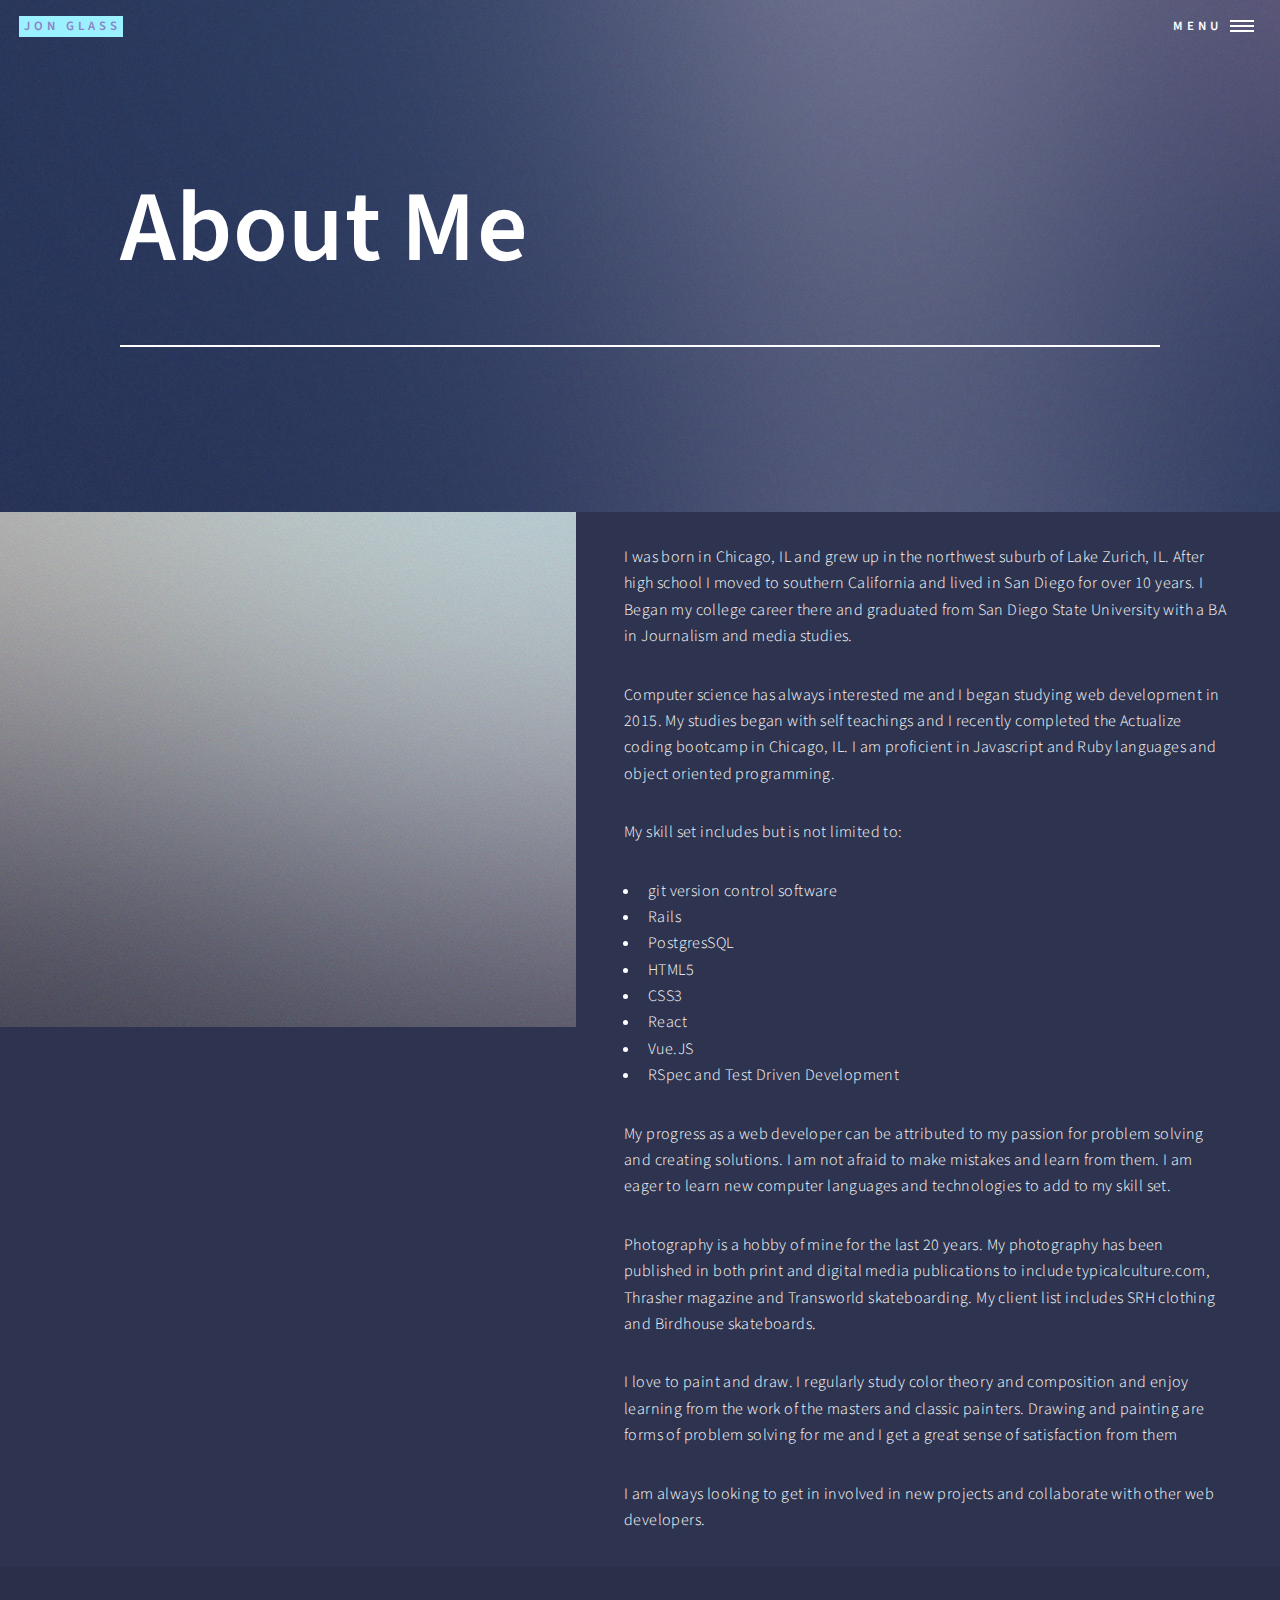
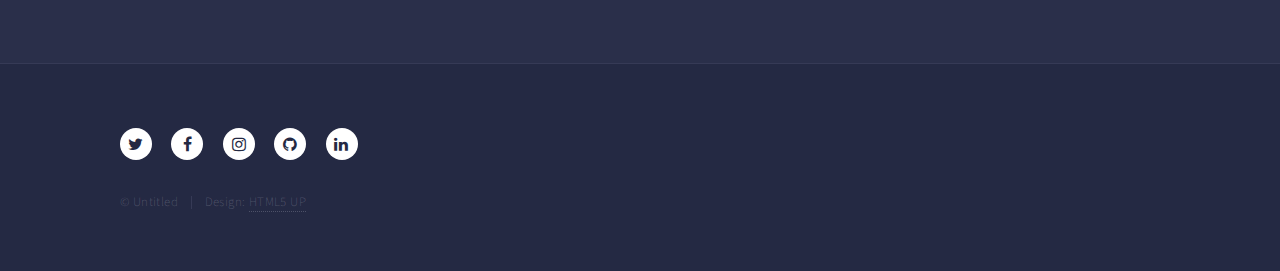
==== commit b2597a46: "update links on web development page" ====
--- a/about_me.html
+++ b/about_me.html
@@ -38,10 +38,10 @@
                 <img src="images/pic07.jpg" alt="" />
               </span>
               <header class="major">
-                <h1>Web Development</h1>
+                <h1>About Me</h1>
               </header>
               <div class="content">
-                <p>Here are my recent projects both personal and professional. I am always updating them and building new features.</p>
+                <p></p>
               </div>
             </div>
           </section>
@@ -51,12 +51,12 @@
 
             <!-- One -->
               <section id="one">
-                <div class="inner">
-                 <!--  <header class="major">
+           <!--      <div class="inner">
+                  <header class="major">
                     <h2>Sed amet aliquam</h2>
-                  </header>
-                  <p>Nullam et orci eu lorem consequat tincidunt vivamus et sagittis magna sed nunc rhoncus condimentum sem. In efficitur ligula tate urna. Maecenas massa vel lacinia pellentesque lorem ipsum dolor. Nullam et orci eu lorem consequat tincidunt. Vivamus et sagittis libero. Nullam et orci eu lorem consequat tincidunt vivamus et sagittis magna sed nunc rhoncus condimentum sem. In efficitur ligula tate urna.</p> -->
-                </div>
+                  </header> -->
+<!--                   <p>Nullam et orci eu lorem consequat tincidunt vivamus et sagittis magna sed nunc rhoncus condimentum sem. In efficitur ligula tate urna. Maecenas massa vel lacinia pellentesque lorem ipsum dolor. Nullam et orci eu lorem consequat tincidunt. Vivamus et sagittis libero. Nullam et orci eu lorem consequat tincidunt vivamus et sagittis magna sed nunc rhoncus condimentum sem. In efficitur ligula tate urna.</p> -->
+                <!-- </div> -->
               </section>
 
             <!-- Two -->
@@ -67,18 +67,39 @@
                   </a>
                   <div class="content">
                     <div class="inner">
-                      <header class="major">
+  <!--                     <header class="major">
                         <h3>Blue Dolphin Restoration</h3>
-                      </header>
-                      <p>Two of my good friends started a water and fire restoration company in southern California and hired me as their web developer. This application is built with Ruby on Rails back end and uses embedded Ruby pages for the front end.</p>
-                      <ul class="actions">
-                        <li><a href="generic.html" class="button">www.bluedolphinflood.com</a></li>
-                      </ul>
-                    </div>
-                  </div>
-                </section>
-
-                <section>
+                      </header> -->
+          <p>I was born in Chicago, IL and grew up in the northwest suburb of Lake Zurich, IL. After high school I moved to southern California and lived in San Diego for over 10 years. I Began my college career there and graduated from San Diego State University with a BA in Journalism and media studies.</p>
+
+          <p>Computer science has always interested me and I began studying web development in 2015. My studies began with self teachings and I recently completed the Actualize coding bootcamp in Chicago, IL. I am proficient in Javascript and Ruby languages and object oriented programming.</p> 
+
+          <p>My skill set includes but is not limited to:
+            <ul>
+              <li>git version control software</li> 
+              <li>Rails</li>
+              <li>PostgresSQL</li>
+              <li>HTML5</li>
+              <li>CSS3</li>
+              <li>React</li> 
+              <li>Vue.JS</li>
+              <li>RSpec and Test Driven Development</li>
+            </ul>
+          </p>
+
+          <p>My progress as a web developer can be attributed to my passion for problem solving and creating solutions. I am not afraid to make mistakes and learn from them. I am eager to learn new computer languages and technologies to add to my skill set.</p>
+
+          <p>Photography is a hobby of mine for the last 20 years. My photography has been published in both print and digital media publications to include typicalculture.com, Thrasher magazine and Transworld skateboarding. My client list includes SRH clothing and Birdhouse skateboards.</p> 
+
+          <p>I love to paint and draw. I regularly study color theory and composition and enjoy learning from the work of the masters and classic painters. Drawing and painting are forms of problem solving for me and I get a great sense of satisfaction from them</p>
+
+          <p>I am always looking to get in involved in new projects and collaborate with other web developers.</p>
+
+          </div>
+            </div>
+              </section>
+
+                <!-- <section>
                   <a href="generic.html" class="image">
                     <img src="images/pic09.jpg" alt="" data-position="top center" />
                   </a>
@@ -145,7 +166,7 @@
                       </ul>
                     </div>
                   </div>
-                </section>
+                </section> -->
               </section>
 
             <!-- Three -->
@@ -246,11 +267,11 @@
           <footer id="footer">
             <div class="inner">
               <ul class="icons">
-                <li><a href="#" class="icon alt fa-twitter"><span class="label">Twitter</span></a></li>
-                <li><a href="#" class="icon alt fa-facebook"><span class="label">Facebook</span></a></li>
-                <li><a href="#" class="icon alt fa-instagram"><span class="label">Instagram</span></a></li>
-                <li><a href="#" class="icon alt fa-github"><span class="label">GitHub</span></a></li>
-                <li><a href="#" class="icon alt fa-linkedin"><span class="label">LinkedIn</span></a></li>
+                <li><a href="https://twitter.com/jonnyglass?lang=en" class="icon alt fa-twitter"><span class="label">Twitter</span></a></li>
+                <li><a href="https://www.facebook.com/jon.glass.188" class="icon alt fa-facebook"><span class="label">Facebook</span></a></li>
+                <li><a href="https://www.instagram.com/jonglasss/?hl=en" class="icon alt fa-instagram"><span class="label">Instagram</span></a></li>
+                <li><a href="https://github.com/jonglass82" class="icon alt fa-github"><span class="label">GitHub</span></a></li>
+                <li><a href="http://www.linkedin.com/in/jon-glass" class="icon alt fa-linkedin"><span class="label">LinkedIn</span></a></li>
               </ul>
               <ul class="copyright">
                 <li>&copy; Untitled</li><li>Design: <a href="https://html5up.net">HTML5 UP</a></li>
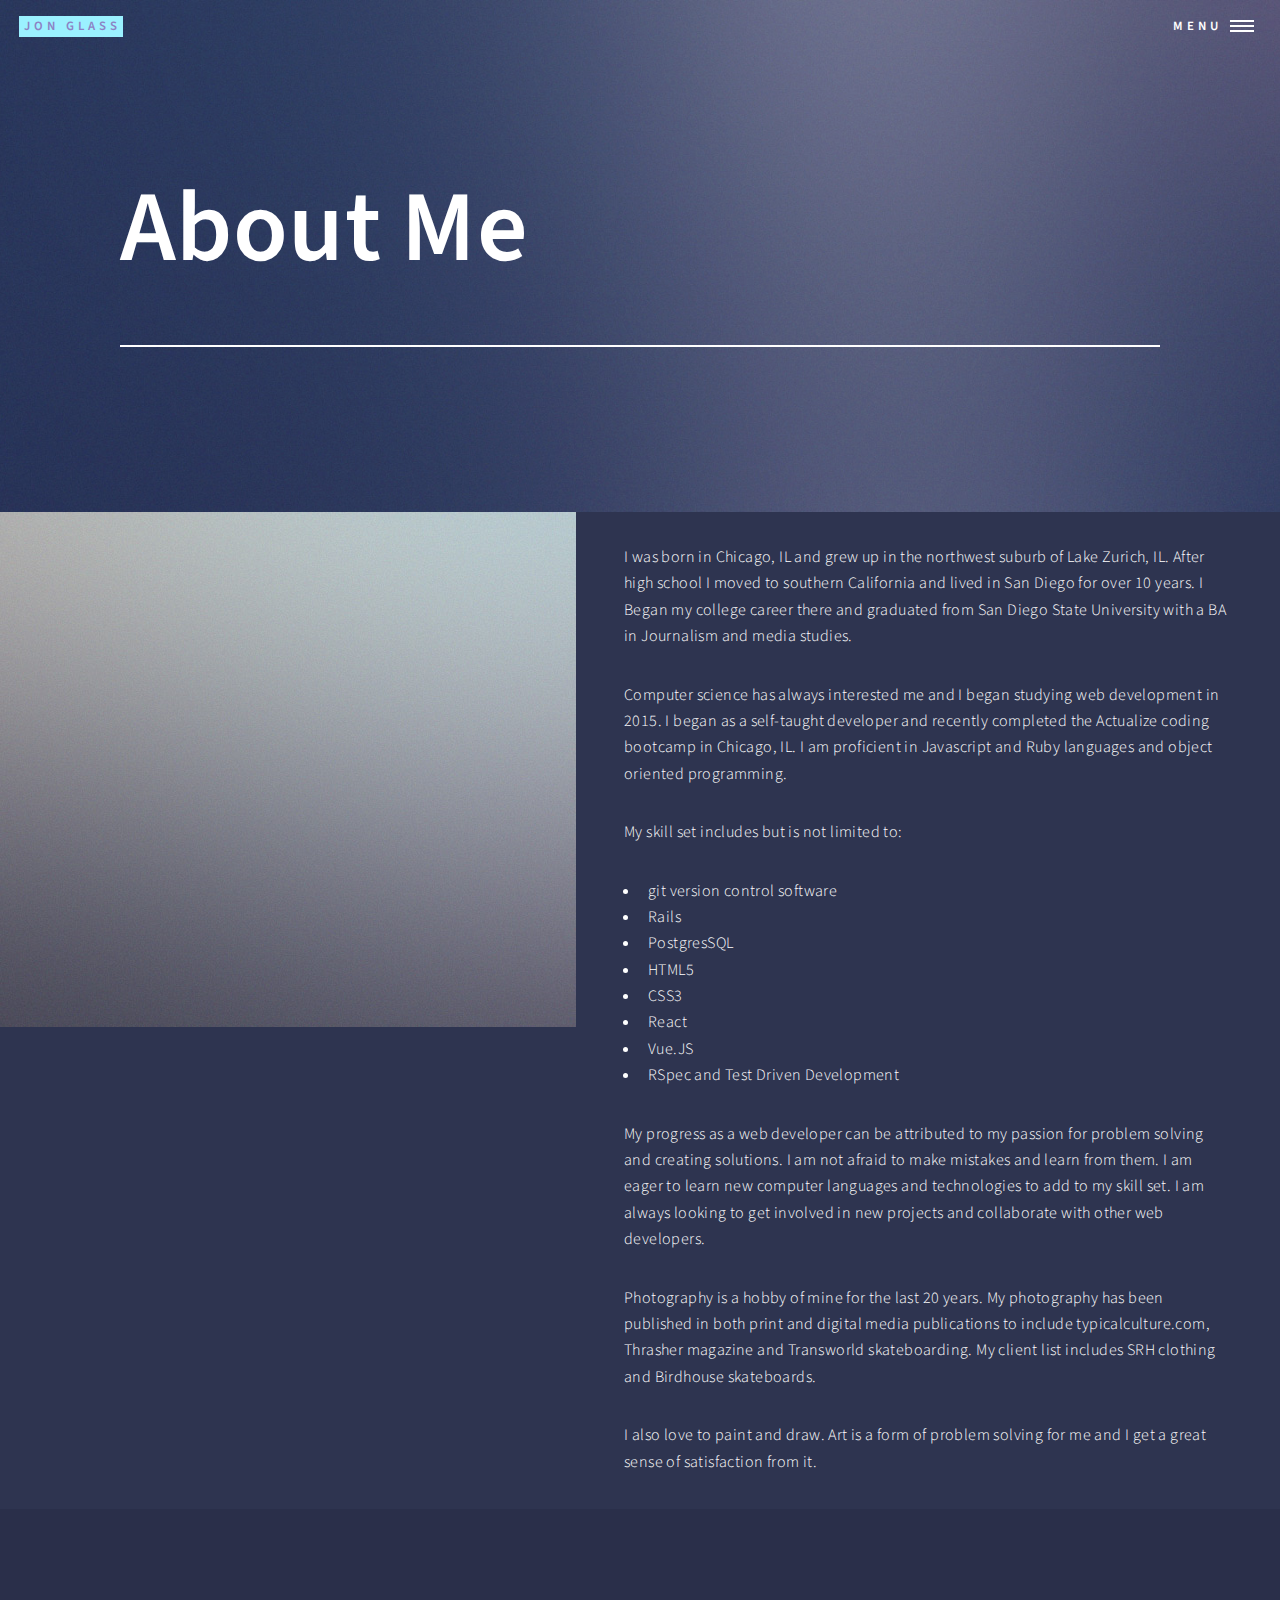
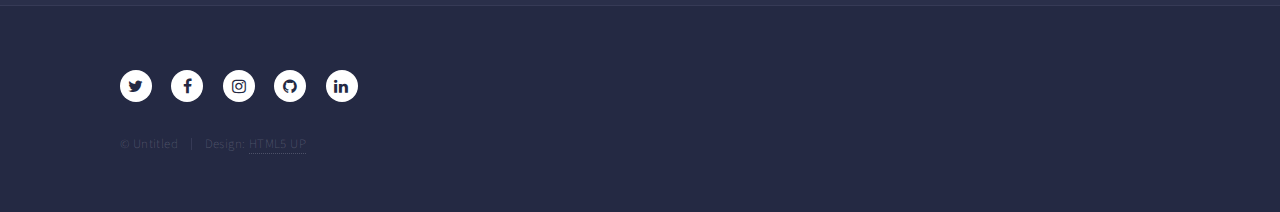
==== commit 72bd6b2f: "proofread text and made changes" ====
--- a/about_me.html
+++ b/about_me.html
@@ -72,7 +72,7 @@
                       </header> -->
           <p>I was born in Chicago, IL and grew up in the northwest suburb of Lake Zurich, IL. After high school I moved to southern California and lived in San Diego for over 10 years. I Began my college career there and graduated from San Diego State University with a BA in Journalism and media studies.</p>
 
-          <p>Computer science has always interested me and I began studying web development in 2015. My studies began with self teachings and I recently completed the Actualize coding bootcamp in Chicago, IL. I am proficient in Javascript and Ruby languages and object oriented programming.</p> 
+          <p>Computer science has always interested me and I began studying web development in 2015. I began as a self-taught developer and recently completed the Actualize coding bootcamp in Chicago, IL. I am proficient in Javascript and Ruby languages and object oriented programming.</p> 
 
           <p>My skill set includes but is not limited to:
             <ul>
@@ -87,13 +87,11 @@
             </ul>
           </p>
 
-          <p>My progress as a web developer can be attributed to my passion for problem solving and creating solutions. I am not afraid to make mistakes and learn from them. I am eager to learn new computer languages and technologies to add to my skill set.</p>
+          <p>My progress as a web developer can be attributed to my passion for problem solving and creating solutions. I am not afraid to make mistakes and learn from them. I am eager to learn new computer languages and technologies to add to my skill set. I am always looking to get involved in new projects and collaborate with other web developers.</p>
 
           <p>Photography is a hobby of mine for the last 20 years. My photography has been published in both print and digital media publications to include typicalculture.com, Thrasher magazine and Transworld skateboarding. My client list includes SRH clothing and Birdhouse skateboards.</p> 
 
-          <p>I love to paint and draw. I regularly study color theory and composition and enjoy learning from the work of the masters and classic painters. Drawing and painting are forms of problem solving for me and I get a great sense of satisfaction from them</p>
-
-          <p>I am always looking to get in involved in new projects and collaborate with other web developers.</p>
+          <p>I also love to paint and draw. Art is a form of problem solving for me and I get a great sense of satisfaction from it.</p>
 
           </div>
             </div>
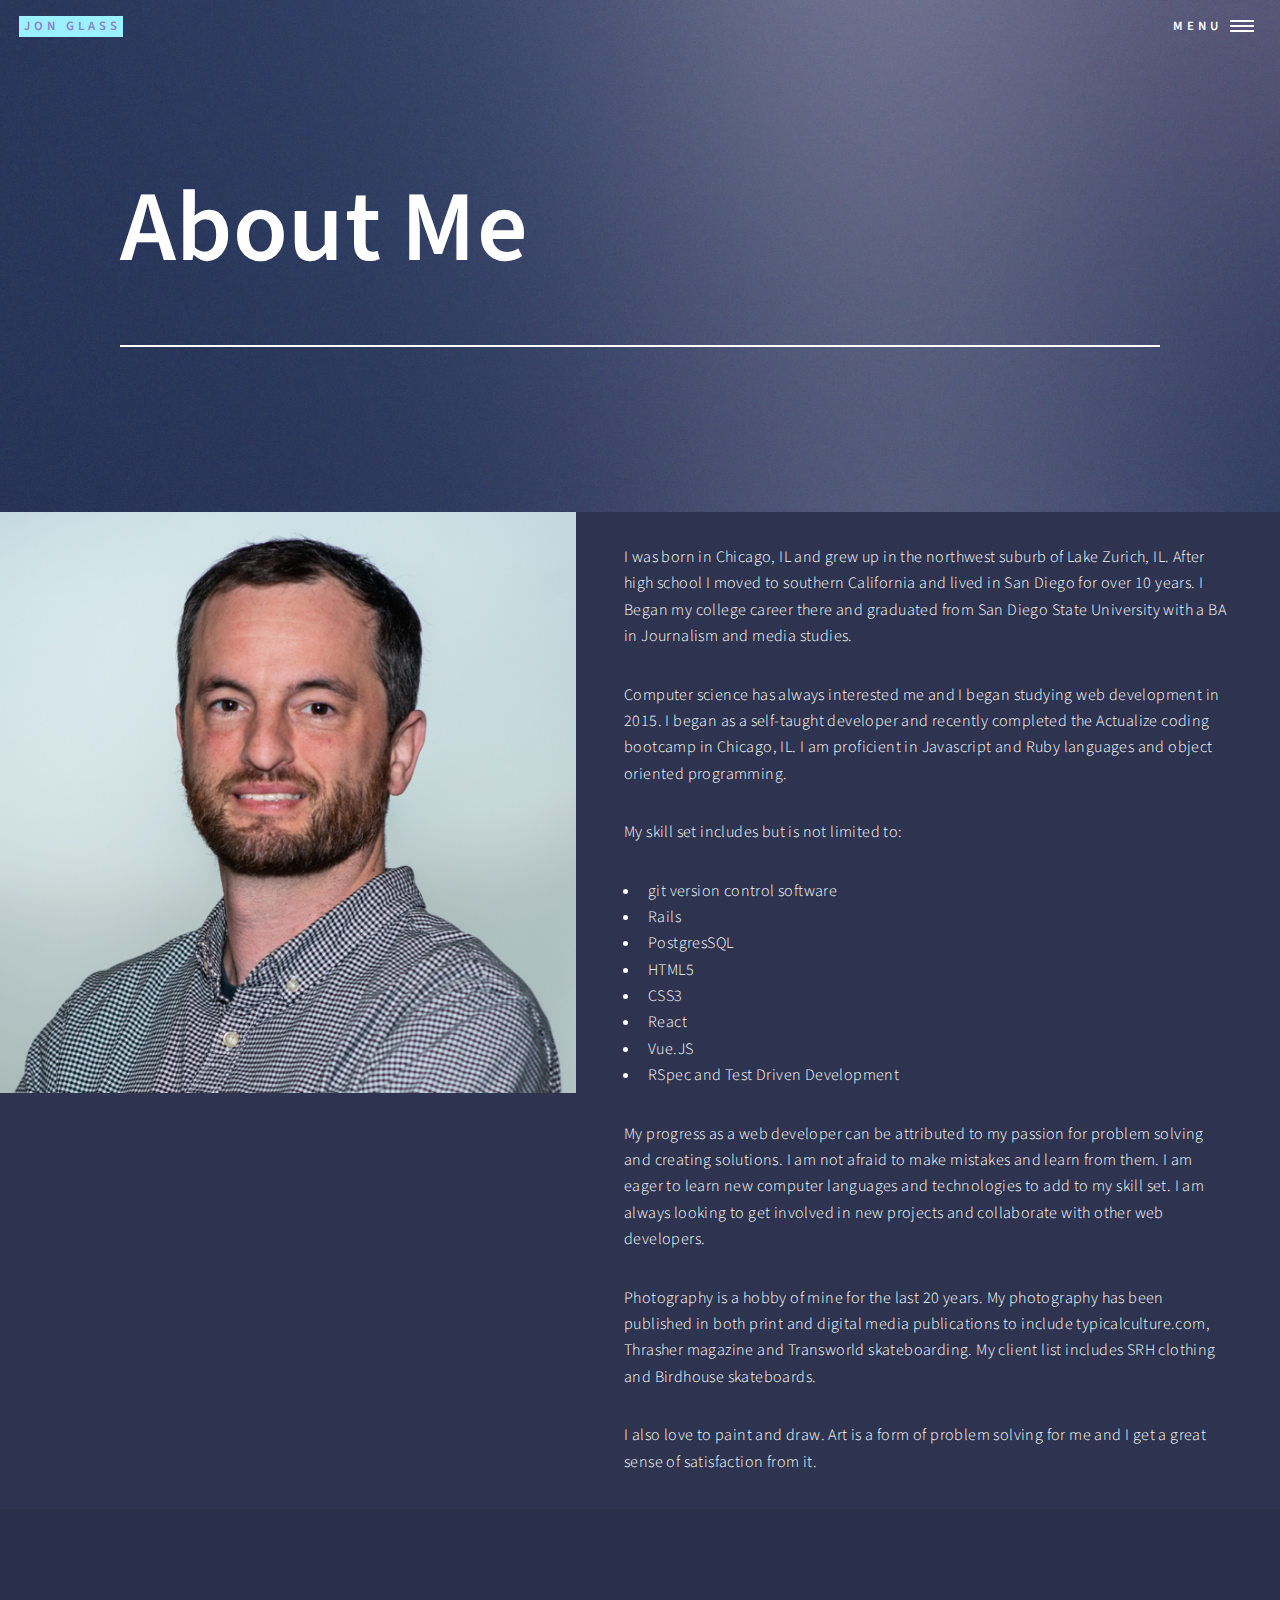
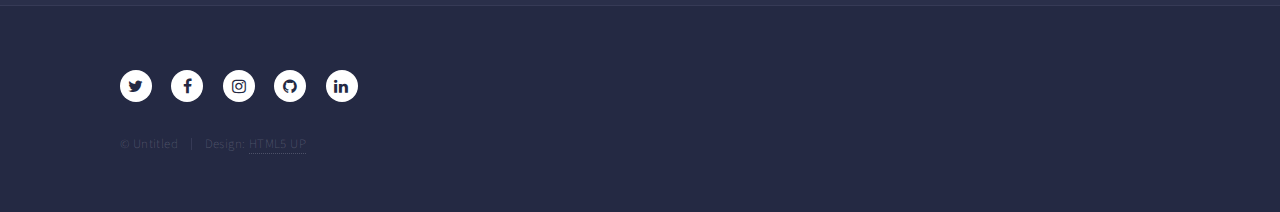
==== commit 62ae4038: "add about me photo and 1 more artwork photo" ====
--- a/about_me.html
+++ b/about_me.html
@@ -63,7 +63,7 @@
               <section id="two" class="spotlights">
                 <section>
                   <a href="generic.html" class="image">
-                    <img src="images/pic08.jpg" alt="" data-position="center center" />
+                    <img src="images/jon.jpg" alt="" data-position="center center" />
                   </a>
                   <div class="content">
                     <div class="inner">
